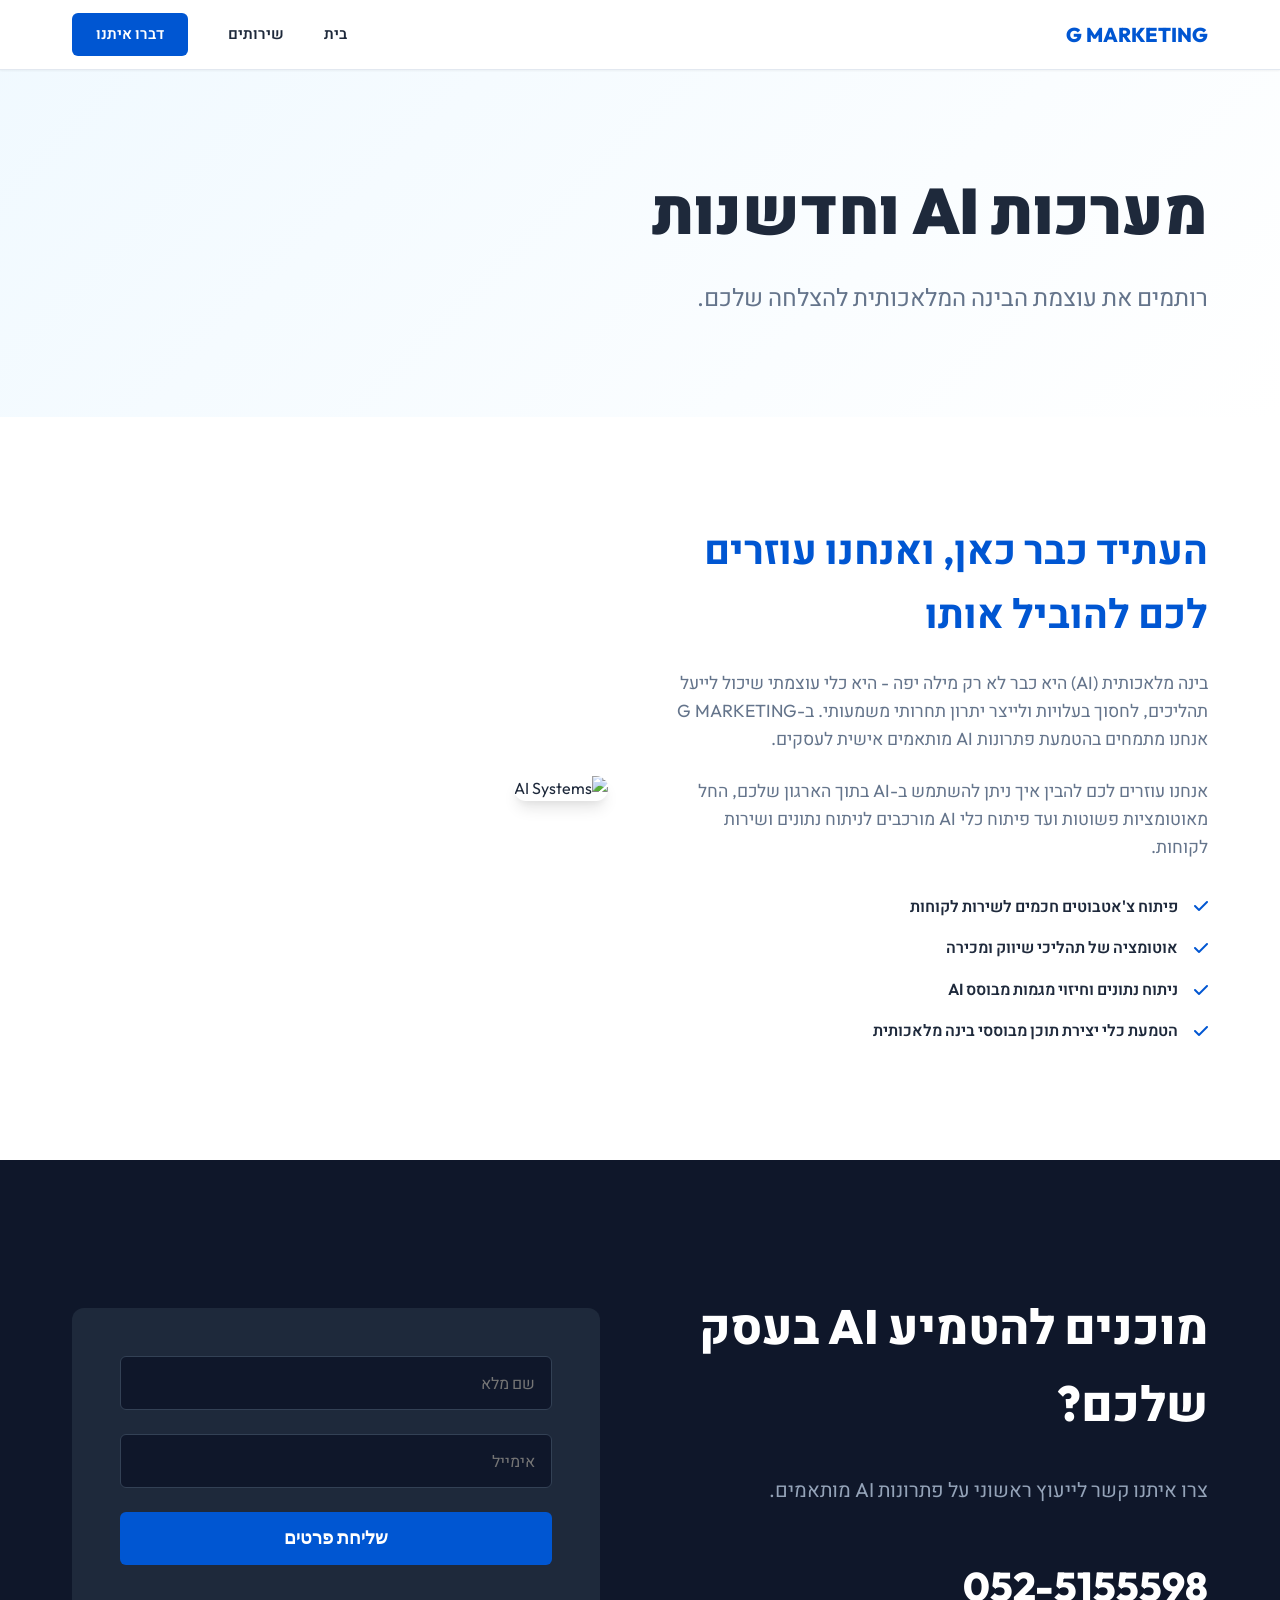
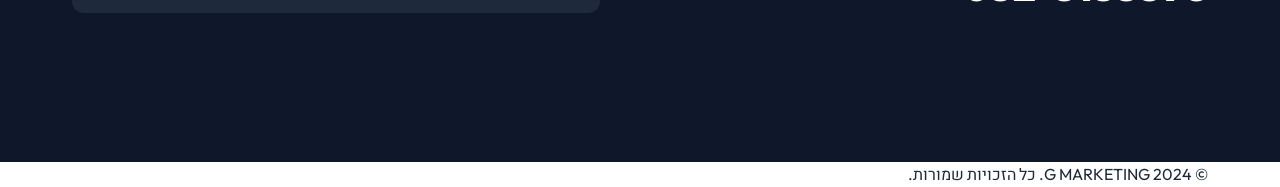
==== ai.html @ 7122f436 "Add detailed pages for all services" ====
<!DOCTYPE html>
<html lang="he" dir="rtl">
<head>
    <meta charset="UTF-8">
    <meta name="viewport" content="width=device-width, initial-scale=1.0">
    <title>מערכות AI וחדשנות | G MARKETING</title>
    <link rel="preconnect" href="https://fonts.googleapis.com">
    <link rel="preconnect" href="https://fonts.gstatic.com" crossorigin>
    <link href="https://fonts.googleapis.com/css2?family=Outfit:wght@300;400;600;700;800;900&family=Heebo:wght@300;400;700;900&display=swap" rel="stylesheet">
    <link rel="stylesheet" href="https://cdnjs.cloudflare.com/ajax/libs/font-awesome/6.4.0/css/all.min.css">
    <link rel="stylesheet" href="styles.css">
    <style>
        .service-detail-hero { padding: 160px 0 100px; background: linear-gradient(135deg, #f0f9ff 0%, #ffffff 100%); }
        .content-section { padding: 100px 0; }
        .content-grid { display: grid; grid-template-columns: 1fr 1fr; gap: 4rem; align-items: center; }
        .content-text h2 { font-size: 2.5rem; margin-bottom: 1.5rem; color: var(--primary); }
        .content-text p { font-size: 1.1rem; color: var(--text-muted); margin-bottom: 1.5rem; }
        .features-list { list-style: none; margin-top: 2rem; }
        .features-list li { margin-bottom: 1rem; display: flex; align-items: center; gap: 1rem; font-weight: 600; }
        .features-list i { color: var(--primary); }
    </style>
</head>
<body>
    <nav class="navbar scrolled">
        <div class="container">
            <div class="logo-container">
                <img src="logo.png" alt="G MARKETING Logo" class="logo-img" onerror="this.style.display='none'">
                <a href="index.html" style="text-decoration: none;"><div class="logo-text">G MARKETING</div></a>
            </div>
            <div class="nav-links">
                <a href="index.html">בית</a>
                <a href="index.html#services">שירותים</a>
                <a href="index.html#contact" class="btn-contact-nav">דברו איתנו</a>
            </div>
        </div>
    </nav>

    <section class="service-detail-hero">
        <div class="container">
            <h1 style="font-size: 4rem; font-weight: 900;">מערכות <span class="text-gradient">AI</span> וחדשנות</h1>
            <p style="font-size: 1.5rem; color: var(--text-muted); margin-top: 1rem;">רותמים את עוצמת הבינה המלאכותית להצלחה שלכם.</p>
        </div>
    </section>

    <section class="content-section">
        <div class="container">
            <div class="content-grid">
                <div class="content-text">
                    <h2>העתיד כבר כאן, ואנחנו עוזרים לכם להוביל אותו</h2>
                    <p>בינה מלאכותית (AI) היא כבר לא רק מילה יפה - היא כלי עוצמתי שיכול לייעל תהליכים, לחסוך בעלויות ולייצר יתרון תחרותי משמעותי. ב-G MARKETING אנחנו מתמחים בהטמעת פתרונות AI מותאמים אישית לעסקים.</p>
                    <p>אנחנו עוזרים לכם להבין איך ניתן להשתמש ב-AI בתוך הארגון שלכם, החל מאוטומציות פשוטות ועד פיתוח כלי AI מורכבים לניתוח נתונים ושירות לקוחות.</p>
                    <ul class="features-list">
                        <li><i class="fa-solid fa-check"></i> פיתוח צ'אטבוטים חכמים לשירות לקוחות</li>
                        <li><i class="fa-solid fa-check"></i> אוטומציה של תהליכי שיווק ומכירה</li>
                        <li><i class="fa-solid fa-check"></i> ניתוח נתונים וחיזוי מגמות מבוסס AI</li>
                        <li><i class="fa-solid fa-check"></i> הטמעת כלי יצירת תוכן מבוססי בינה מלאכותית</li>
                    </ul>
                </div>
                <div class="content-image">
                    <img src="https://images.unsplash.com/photo-1677442136019-21780ecad995?q=80&w=2570&auto=format&fit=crop" alt="AI Systems" style="width: 100%; border-radius: 12px; box-shadow: var(--shadow-lg);">
                </div>
            </div>
        </div>
    </section>

    <section class="contact-section">
        <div class="container">
            <div class="contact-grid">
                <div class="contact-info">
                    <h2>מוכנים להטמיע AI בעסק שלכם?</h2>
                    <p>צרו איתנו קשר לייעוץ ראשוני על פתרונות AI מותאמים.</p>
                    <a href="tel:0525155598" class="phone-link">052-5155598</a>
                </div>
                <div class="contact-form">
                    <form>
                        <div class="form-group">
                            <input type="text" placeholder="שם מלא" required>
                        </div>
                        <div class="form-group">
                            <input type="email" placeholder="אימייל" required>
                        </div>
                        <button type="submit" class="btn-submit">שליחת פרטים</button>
                    </form>
                </div>
            </div>
        </div>
    </section>

    <footer>
        <div class="container">
            <p>&copy; 2024 G MARKETING. כל הזכויות שמורות.</p>
        </div>
    </footer>
</body>
</html>
---- styles.css ----
:root {
    --bg: #ffffff;
    --surface: #f8fafc;
    --primary: #0056d2; /* Professional Blue */
    --primary-light: #3b82f6; /* Lighter Blue */
    --accent: #22d3ee; /* Cyan */
    --text: #1e293b; /* Slate 800 */
    --text-muted: #64748b; /* Slate 500 */
    --border: #e2e8f0; /* Slate 200 */
    --shadow-sm: 0 1px 2px 0 rgba(0, 0, 0, 0.05);
    --shadow-md: 0 4px 6px -1px rgba(0, 0, 0, 0.1), 0 2px 4px -1px rgba(0, 0, 0, 0.06);
    --shadow-lg: 0 10px 15px -3px rgba(0, 0, 0, 0.1), 0 4px 6px -2px rgba(0, 0, 0, 0.05);
}

* {
    margin: 0;
    padding: 0;
    box-sizing: border-box;
}

body {
    font-family: 'Outfit', 'Heebo', sans-serif;
    background-color: var(--bg);
    color: var(--text);
    overflow-x: hidden;
    line-height: 1.6;
}

.container {
    max-width: 1200px;
    margin: 0 auto;
    padding: 0 2rem;
}

/* Navbar */
.navbar {
    height: 80px;
    display: flex;
    align-items: center;
    position: fixed;
    top: 0;
    left: 0;
    right: 0;
    z-index: 1000;
    background: transparent;
    transition: all 0.3s ease;
}

.navbar.scrolled {
    height: 70px;
    background: rgba(255, 255, 255, 0.95);
    backdrop-filter: blur(10px);
    box-shadow: var(--shadow-sm);
    border-bottom: 1px solid var(--border);
}

.navbar .container {
    display: flex;
    justify-content: space-between;
    align-items: center;
    width: 100%;
}

.logo-container {
    display: flex;
    align-items: center;
    gap: 0.75rem;
}

.logo-img {
    height: 36px;
    width: auto;
}

.logo-text {
    font-size: 1.25rem;
    font-weight: 800;
    color: var(--primary);
    text-transform: uppercase;
}

.nav-links {
    display: flex;
    align-items: center;
    gap: 2.5rem;
}

.nav-links a {
    text-decoration: none;
    color: var(--text);
    font-weight: 600;
    font-size: 0.95rem;
    transition: color 0.2s;
}

.nav-links a:hover {
    color: var(--primary);
}

.btn-contact-nav {
    background: var(--primary);
    color: #fff !important;
    padding: 0.6rem 1.5rem;
    border-radius: 6px;
    font-weight: 700;
    transition: all 0.2s;
}

.btn-contact-nav:hover {
    background: var(--primary-light);
    transform: translateY(-1px);
}

/* Hero Section */
.hero {
    padding-top: 160px;
    padding-bottom: 100px;
    background: linear-gradient(135deg, #f0f9ff 0%, #ffffff 100%);
    position: relative;
}

.hero-grid {
    display: grid;
    grid-template-columns: 1fr 1fr;
    gap: 4rem;
    align-items: center;
}

.hero-content h1 {
    font-size: 4rem;
    line-height: 1.1;
    font-weight: 900;
    margin-bottom: 1.5rem;
    color: #0f172a;
}

.hero-content p {
    font-size: 1.25rem;
    color: var(--text-muted);
    margin-bottom: 2.5rem;
    max-width: 500px;
}

.hero-actions {
    display: flex;
    gap: 1.25rem;
}

.btn-hero-primary {
    background: var(--primary);
    color: #fff;
    padding: 1rem 2.5rem;
    border-radius: 6px;
    text-decoration: none;
    font-weight: 700;
    font-size: 1.1rem;
    box-shadow: var(--shadow-md);
    transition: all 0.2s;
}

.btn-hero-secondary {
    background: #fff;
    color: var(--primary);
    padding: 1rem 2.5rem;
    border-radius: 6px;
    text-decoration: none;
    font-weight: 700;
    font-size: 1.1rem;
    border: 1px solid var(--border);
    transition: all 0.2s;
}

.btn-hero-primary:hover {
    background: var(--primary-light);
    transform: translateY(-2px);
    box-shadow: var(--shadow-lg);
}

.btn-hero-secondary:hover {
    background: #f8fafc;
    transform: translateY(-2px);
}

.hero-image {
    position: relative;
}

.hero-image img {
    width: 100%;
    border-radius: 12px;
    box-shadow: var(--shadow-lg);
}

/* Stats */
.stats {
    padding: 5rem 0;
    background: #fff;
}

.stats-grid {
    display: grid;
    grid-template-columns: repeat(4, 1fr);
    gap: 2rem;
}

.stat-item {
    text-align: center;
    padding: 2rem;
    border-right: 1px solid var(--border);
}

.stat-item:last-child {
    border-right: none;
}

.stat-number {
    font-size: 3rem;
    font-weight: 800;
    color: var(--primary);
    display: block;
    margin-bottom: 0.5rem;
}

.stat-label {
    font-size: 0.875rem;
    font-weight: 700;
    color: var(--text-muted);
    text-transform: uppercase;
    letter-spacing: 0.05em;
}

/* Services */
.services {
    padding: 8rem 0;
    background: var(--surface);
}

.section-title {
    text-align: center;
    margin-bottom: 5rem;
}

.section-title h2 {
    font-size: 2.5rem;
    font-weight: 800;
    margin-bottom: 1rem;
}

.section-title p {
    color: var(--text-muted);
    font-size: 1.125rem;
    max-width: 600px;
    margin: 0 auto;
}

.services-grid {
    display: grid;
    grid-template-columns: repeat(auto-fit, minmax(350px, 1fr));
    gap: 2.5rem;
}

.service-card {
    background: #fff;
    padding: 3rem;
    border-radius: 12px;
    border: 1px solid var(--border);
    transition: all 0.3s ease;
}

.service-card:hover {
    transform: translateY(-10px);
    box-shadow: var(--shadow-lg);
    border-color: var(--primary-light);
}

.service-icon {
    width: 64px;
    height: 64px;
    background: #eff6ff;
    color: var(--primary);
    display: flex;
    align-items: center;
    justify-content: center;
    border-radius: 10px;
    font-size: 1.75rem;
    margin-bottom: 1.5rem;
}

.service-card h3 {
    font-size: 1.5rem;
    margin-bottom: 1rem;
    font-weight: 700;
}

.service-card p {
    color: var(--text-muted);
    font-size: 1rem;
}

/* Contact Footer */
.contact-section {
    padding: 8rem 0;
    background: #0f172a;
    color: #fff;
}

.contact-grid {
    display: grid;
    grid-template-columns: 1fr 1fr;
    gap: 5rem;
    align-items: center;
}

.contact-info h2 {
    font-size: 3rem;
    font-weight: 800;
    margin-bottom: 2rem;
}

.contact-info p {
    font-size: 1.25rem;
    color: #94a3b8;
    margin-bottom: 3rem;
}

.phone-link {
    font-size: 2.5rem;
    font-weight: 800;
    color: #fff;
    text-decoration: none;
    display: block;
    margin-bottom: 1rem;
    transition: color 0.2s;
}

.phone-link:hover {
    color: var(--primary-light);
}

.contact-form {
    background: #1e293b;
    padding: 3rem;
    border-radius: 12px;
}

.form-group {
    margin-bottom: 1.5rem;
}

.form-group input, .form-group textarea {
    width: 100%;
    padding: 1rem;
    background: #0f172a;
    border: 1px solid #334155;
    border-radius: 6px;
    color: #fff;
    font-family: inherit;
    font-size: 1rem;
}

.btn-submit {
    width: 100%;
    padding: 1rem;
    background: var(--primary);
    color: #fff;
    border: none;
    border-radius: 6px;
    font-weight: 700;
    font-size: 1.1rem;
    cursor: pointer;
    transition: background 0.2s;
}

.btn-submit:hover {
    background: var(--primary-light);
}

/* Animations */
.reveal {
    opacity: 0;
    transform: translateY(30px);
    transition: all 0.8s ease-out;
}

.reveal.active {
    opacity: 1;
    transform: translateY(0);
}

@media (max-width: 992px) {
    .hero-grid, .contact-grid { grid-template-columns: 1fr; text-align: center; }
    .hero-content h1 { font-size: 3rem; }
    .hero-actions { justify-content: center; }
    .stats-grid { grid-template-columns: repeat(2, 1fr); }
    .stat-item { border-right: none; border-bottom: 1px solid var(--border); }
    .stat-item:nth-child(even) { border-right: none; }
}
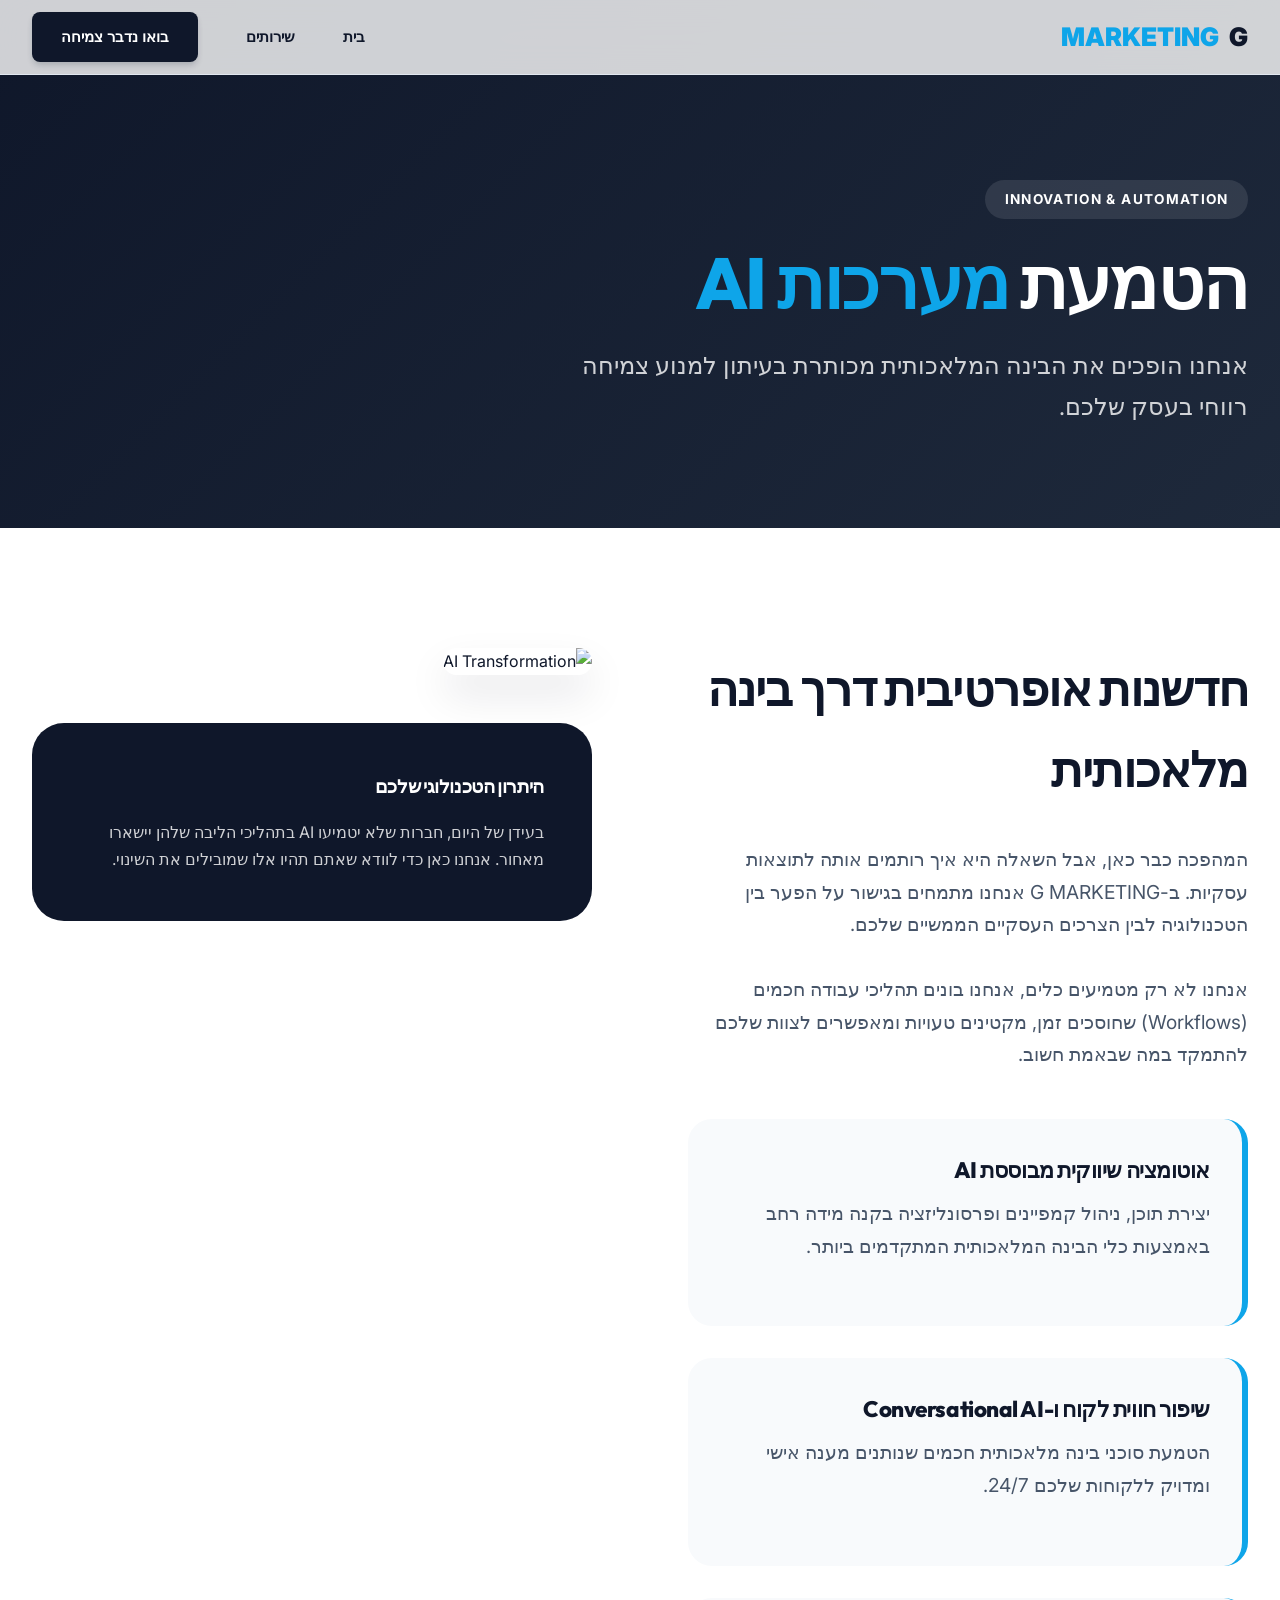
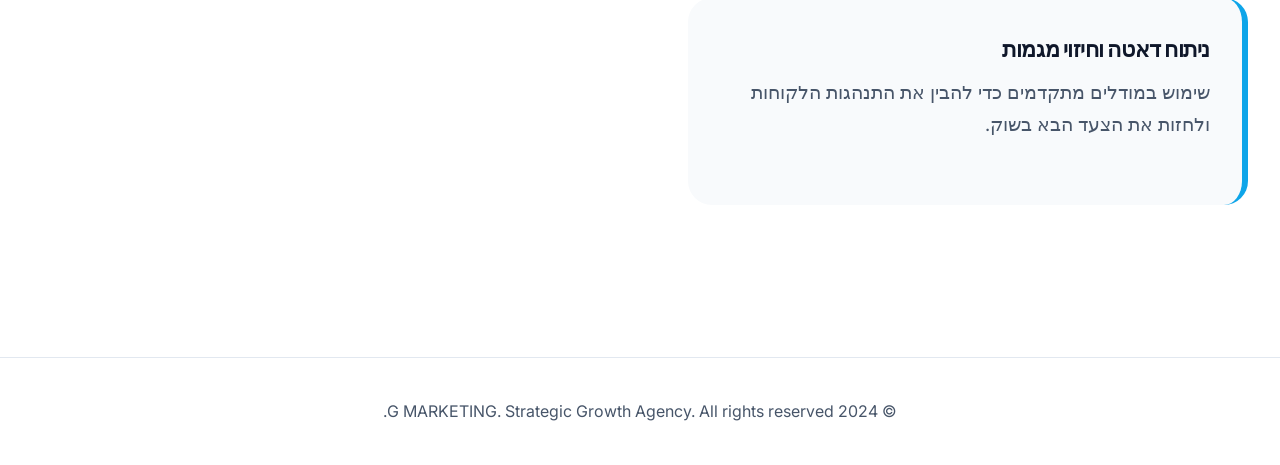
==== commit 3a85ab89: "Premium Corporate overhaul based on deep competitor research" ====
--- a/ai.html
+++ b/ai.html
@@ -3,42 +3,44 @@
 <head>
     <meta charset="UTF-8">
     <meta name="viewport" content="width=device-width, initial-scale=1.0">
-    <title>מערכות AI וחדשנות | G MARKETING</title>
+    <title>הטמעת מערכות AI | G MARKETING</title>
     <link rel="preconnect" href="https://fonts.googleapis.com">
     <link rel="preconnect" href="https://fonts.gstatic.com" crossorigin>
-    <link href="https://fonts.googleapis.com/css2?family=Outfit:wght@300;400;600;700;800;900&family=Heebo:wght@300;400;700;900&display=swap" rel="stylesheet">
+    <link href="https://fonts.googleapis.com/css2?family=Outfit:wght@300;400;600;700;800;900&family=Inter:wght@300;400;600;700&display=swap" rel="stylesheet">
     <link rel="stylesheet" href="https://cdnjs.cloudflare.com/ajax/libs/font-awesome/6.4.0/css/all.min.css">
     <link rel="stylesheet" href="styles.css">
     <style>
-        .service-detail-hero { padding: 160px 0 100px; background: linear-gradient(135deg, #f0f9ff 0%, #ffffff 100%); }
-        .content-section { padding: 100px 0; }
-        .content-grid { display: grid; grid-template-columns: 1fr 1fr; gap: 4rem; align-items: center; }
-        .content-text h2 { font-size: 2.5rem; margin-bottom: 1.5rem; color: var(--primary); }
-        .content-text p { font-size: 1.1rem; color: var(--text-muted); margin-bottom: 1.5rem; }
-        .features-list { list-style: none; margin-top: 2rem; }
-        .features-list li { margin-bottom: 1rem; display: flex; align-items: center; gap: 1rem; font-weight: 600; }
-        .features-list i { color: var(--primary); }
+        .service-detail-hero { padding: 180px 0 100px; background: var(--navy-gradient); color: #fff; }
+        .content-section { padding: 120px 0; }
+        .content-grid { display: grid; grid-template-columns: 1fr 1fr; gap: 6rem; align-items: flex-start; }
+        .content-text h2 { font-size: 3rem; margin-bottom: 2rem; color: var(--navy); }
+        .content-text p { font-size: 1.2rem; color: var(--slate); margin-bottom: 2rem; }
+        .strategy-list { list-style: none; margin-top: 3rem; }
+        .strategy-list li { margin-bottom: 2rem; padding: 2rem; background: var(--ice-blue); border-radius: 1.5rem; border-right: 6px solid var(--sky); }
+        .strategy-list h4 { font-size: 1.4rem; margin-bottom: 0.5rem; color: var(--navy); }
     </style>
 </head>
 <body>
-    <nav class="navbar scrolled">
+    <header class="navbar scrolled">
         <div class="container">
             <div class="logo-container">
-                <img src="logo.png" alt="G MARKETING Logo" class="logo-img" onerror="this.style.display='none'">
-                <a href="index.html" style="text-decoration: none;"><div class="logo-text">G MARKETING</div></a>
+                <a href="index.html" style="text-decoration: none;">
+                    <div class="logo-text">G <span>MARKETING</span></div>
+                </a>
             </div>
-            <div class="nav-links">
+            <nav class="nav-links">
                 <a href="index.html">בית</a>
                 <a href="index.html#services">שירותים</a>
-                <a href="index.html#contact" class="btn-contact-nav">דברו איתנו</a>
+                <a href="index.html#contact" class="btn-cta">בואו נדבר צמיחה</a>
             </div>
         </div>
-    </nav>
+    </header>
 
     <section class="service-detail-hero">
         <div class="container">
-            <h1 style="font-size: 4rem; font-weight: 900;">מערכות <span class="text-gradient">AI</span> וחדשנות</h1>
-            <p style="font-size: 1.5rem; color: var(--text-muted); margin-top: 1rem;">רותמים את עוצמת הבינה המלאכותית להצלחה שלכם.</p>
+            <div class="section-tag" style="background: rgba(255,255,255,0.1); color: #fff;">Innovation & Automation</div>
+            <h1 style="font-size: 4.5rem; line-height: 1.1;">הטמעת <span style="color: var(--sky);">מערכות AI</span></h1>
+            <p style="font-size: 1.5rem; max-width: 700px; opacity: 0.8; margin-top: 1.5rem;">אנחנו הופכים את הבינה המלאכותית מכותרת בעיתון למנוע צמיחה רווחי בעסק שלכם.</p>
         </div>
     </section>
 
@@ -46,49 +48,39 @@
         <div class="container">
             <div class="content-grid">
                 <div class="content-text">
-                    <h2>העתיד כבר כאן, ואנחנו עוזרים לכם להוביל אותו</h2>
-                    <p>בינה מלאכותית (AI) היא כבר לא רק מילה יפה - היא כלי עוצמתי שיכול לייעל תהליכים, לחסוך בעלויות ולייצר יתרון תחרותי משמעותי. ב-G MARKETING אנחנו מתמחים בהטמעת פתרונות AI מותאמים אישית לעסקים.</p>
-                    <p>אנחנו עוזרים לכם להבין איך ניתן להשתמש ב-AI בתוך הארגון שלכם, החל מאוטומציות פשוטות ועד פיתוח כלי AI מורכבים לניתוח נתונים ושירות לקוחות.</p>
-                    <ul class="features-list">
-                        <li><i class="fa-solid fa-check"></i> פיתוח צ'אטבוטים חכמים לשירות לקוחות</li>
-                        <li><i class="fa-solid fa-check"></i> אוטומציה של תהליכי שיווק ומכירה</li>
-                        <li><i class="fa-solid fa-check"></i> ניתוח נתונים וחיזוי מגמות מבוסס AI</li>
-                        <li><i class="fa-solid fa-check"></i> הטמעת כלי יצירת תוכן מבוססי בינה מלאכותית</li>
+                    <h2>חדשנות אופרטיבית דרך בינה מלאכותית</h2>
+                    <p>המהפכה כבר כאן, אבל השאלה היא איך רותמים אותה לתוצאות עסקיות. ב-G MARKETING אנחנו מתמחים בגישור על הפער בין הטכנולוגיה לבין הצרכים העסקיים הממשיים שלכם.</p>
+                    <p>אנחנו לא רק מטמיעים כלים, אנחנו בונים תהליכי עבודה חכמים (Workflows) שחוסכים זמן, מקטינים טעויות ומאפשרים לצוות שלכם להתמקד במה שבאמת חשוב.</p>
+                    
+                    <ul class="strategy-list">
+                        <li>
+                            <h4>אוטומציה שיווקית מבוססת AI</h4>
+                            <p>יצירת תוכן, ניהול קמפיינים ופרסונליזציה בקנה מידה רחב באמצעות כלי הבינה המלאכותית המתקדמים ביותר.</p>
+                        </li>
+                        <li>
+                            <h4>שיפור חווית לקוח ו-Conversational AI</h4>
+                            <p>הטמעת סוכני בינה מלאכותית חכמים שנותנים מענה אישי ומדויק ללקוחות שלכם 24/7.</p>
+                        </li>
+                        <li>
+                            <h4>ניתוח דאטה וחיזוי מגמות</h4>
+                            <p>שימוש במודלים מתקדמים כדי להבין את התנהגות הלקוחות ולחזות את הצעד הבא בשוק.</p>
+                        </li>
                     </ul>
                 </div>
                 <div class="content-image">
-                    <img src="https://images.unsplash.com/photo-1677442136019-21780ecad995?q=80&w=2570&auto=format&fit=crop" alt="AI Systems" style="width: 100%; border-radius: 12px; box-shadow: var(--shadow-lg);">
+                    <img src="https://images.unsplash.com/photo-1677442136019-21780ecad995?q=80&w=2570&auto=format&fit=crop" alt="AI Transformation" style="width: 100%; border-radius: 2rem; box-shadow: var(--shadow-bold);">
+                    <div style="margin-top: 3rem; padding: 3rem; background: var(--navy); color: #fff; border-radius: 2rem;">
+                        <h3 style="margin-bottom: 1rem;">היתרון הטכנולוגי שלכם</h3>
+                        <p style="opacity: 0.8;">בעידן של היום, חברות שלא יטמיעו AI בתהליכי הליבה שלהן יישארו מאחור. אנחנו כאן כדי לוודא שאתם תהיו אלו שמובילים את השינוי.</p>
+                    </div>
                 </div>
             </div>
         </div>
     </section>
 
-    <section class="contact-section">
+    <footer style="padding: 40px 0; text-align: center; color: var(--slate); border-top: 1px solid var(--border);">
         <div class="container">
-            <div class="contact-grid">
-                <div class="contact-info">
-                    <h2>מוכנים להטמיע AI בעסק שלכם?</h2>
-                    <p>צרו איתנו קשר לייעוץ ראשוני על פתרונות AI מותאמים.</p>
-                    <a href="tel:0525155598" class="phone-link">052-5155598</a>
-                </div>
-                <div class="contact-form">
-                    <form>
-                        <div class="form-group">
-                            <input type="text" placeholder="שם מלא" required>
-                        </div>
-                        <div class="form-group">
-                            <input type="email" placeholder="אימייל" required>
-                        </div>
-                        <button type="submit" class="btn-submit">שליחת פרטים</button>
-                    </form>
-                </div>
-            </div>
-        </div>
-    </section>
-
-    <footer>
-        <div class="container">
-            <p>&copy; 2024 G MARKETING. כל הזכויות שמורות.</p>
+            <p>&copy; 2024 G MARKETING. Strategic Growth Agency. All rights reserved.</p>
         </div>
     </footer>
 </body>
--- a/styles.css
+++ b/styles.css
@@ -1,15 +1,17 @@
 :root {
-    --bg: #ffffff;
-    --surface: #f8fafc;
-    --primary: #0056d2; /* Professional Blue */
-    --primary-light: #3b82f6; /* Lighter Blue */
-    --accent: #22d3ee; /* Cyan */
-    --text: #1e293b; /* Slate 800 */
-    --text-muted: #64748b; /* Slate 500 */
-    --border: #e2e8f0; /* Slate 200 */
-    --shadow-sm: 0 1px 2px 0 rgba(0, 0, 0, 0.05);
-    --shadow-md: 0 4px 6px -1px rgba(0, 0, 0, 0.1), 0 2px 4px -1px rgba(0, 0, 0, 0.06);
-    --shadow-lg: 0 10px 15px -3px rgba(0, 0, 0, 0.1), 0 4px 6px -2px rgba(0, 0, 0, 0.05);
+    --white: #ffffff;
+    --ice-blue: #f8fafc;
+    --navy: #0f172a;
+    --sky: #0ea5e9;
+    --cyan: #22d3ee;
+    --slate: #475569;
+    --border: #e2e8f0;
+    --primary-gradient: linear-gradient(135deg, #0ea5e9 0%, #22d3ee 100%);
+    --navy-gradient: linear-gradient(135deg, #0f172a 0%, #1e293b 100%);
+    --shadow-soft: 0 10px 30px rgba(0, 0, 0, 0.03);
+    --shadow-bold: 0 20px 40px rgba(15, 23, 42, 0.1);
+    --font-heading: 'Outfit', sans-serif;
+    --font-body: 'Inter', 'Heebo', sans-serif;
 }
 
 * {
@@ -19,22 +21,29 @@
 }
 
 body {
-    font-family: 'Outfit', 'Heebo', sans-serif;
-    background-color: var(--bg);
-    color: var(--text);
+    font-family: var(--font-body);
+    background-color: var(--white);
+    color: var(--navy);
+    line-height: 1.7;
     overflow-x: hidden;
-    line-height: 1.6;
 }
 
 .container {
-    max-width: 1200px;
+    max-width: 1300px;
     margin: 0 auto;
     padding: 0 2rem;
 }
 
-/* Navbar */
+/* Typography Overrides */
+h1, h2, h3, h4 {
+    font-family: var(--font-heading);
+    font-weight: 800;
+    letter-spacing: -0.02em;
+}
+
+/* Header & Navbar */
 .navbar {
-    height: 80px;
+    height: 90px;
     display: flex;
     align-items: center;
     position: fixed;
@@ -43,14 +52,13 @@
     right: 0;
     z-index: 1000;
     background: transparent;
-    transition: all 0.3s ease;
+    transition: all 0.4s cubic-bezier(0.4, 0, 0.2, 1);
 }
 
 .navbar.scrolled {
-    height: 70px;
-    background: rgba(255, 255, 255, 0.95);
-    backdrop-filter: blur(10px);
-    box-shadow: var(--shadow-sm);
+    height: 75px;
+    background: rgba(255, 255, 255, 0.8);
+    backdrop-filter: blur(20px);
     border-bottom: 1px solid var(--border);
 }
 
@@ -61,325 +69,360 @@
     width: 100%;
 }
 
-.logo-container {
-    display: flex;
-    align-items: center;
-    gap: 0.75rem;
-}
-
-.logo-img {
-    height: 36px;
-    width: auto;
-}
-
 .logo-text {
-    font-size: 1.25rem;
-    font-weight: 800;
-    color: var(--primary);
-    text-transform: uppercase;
+    font-size: 1.6rem;
+    font-weight: 900;
+    color: var(--navy);
+    display: flex;
+    align-items: center;
+    gap: 10px;
+}
+
+.logo-text span {
+    color: var(--sky);
 }
 
 .nav-links {
     display: flex;
-    align-items: center;
-    gap: 2.5rem;
+    gap: 3rem;
+    align-items: center;
 }
 
 .nav-links a {
     text-decoration: none;
-    color: var(--text);
+    color: var(--navy);
     font-weight: 600;
     font-size: 0.95rem;
-    transition: color 0.2s;
+    transition: color 0.3s;
 }
 
 .nav-links a:hover {
-    color: var(--primary);
-}
-
-.btn-contact-nav {
-    background: var(--primary);
+    color: var(--sky);
+}
+
+.btn-cta {
+    background: var(--navy);
     color: #fff !important;
-    padding: 0.6rem 1.5rem;
-    border-radius: 6px;
+    padding: 0.75rem 1.8rem;
+    border-radius: 8px;
     font-weight: 700;
-    transition: all 0.2s;
-}
-
-.btn-contact-nav:hover {
-    background: var(--primary-light);
-    transform: translateY(-1px);
+    transition: all 0.3s;
+    box-shadow: 0 4px 6px -1px rgba(15, 23, 42, 0.2);
+}
+
+.btn-cta:hover {
+    background: var(--sky);
+    transform: translateY(-2px);
+    box-shadow: 0 10px 15px -3px rgba(14, 165, 233, 0.3);
 }
 
 /* Hero Section */
 .hero {
-    padding-top: 160px;
-    padding-bottom: 100px;
-    background: linear-gradient(135deg, #f0f9ff 0%, #ffffff 100%);
-    position: relative;
+    min-height: 100vh;
+    display: flex;
+    align-items: center;
+    padding-top: 100px;
+    background: radial-gradient(circle at 80% 20%, #f0f9ff 0%, transparent 40%),
+                radial-gradient(circle at 10% 80%, #f0fdfa 0%, transparent 40%);
 }
 
 .hero-grid {
     display: grid;
-    grid-template-columns: 1fr 1fr;
-    gap: 4rem;
-    align-items: center;
-}
-
-.hero-content h1 {
-    font-size: 4rem;
-    line-height: 1.1;
-    font-weight: 900;
+    grid-template-columns: 1.2fr 1fr;
+    gap: 5rem;
+    align-items: center;
+}
+
+.hero-content {
+    position: relative;
+    z-index: 2;
+}
+
+.hero h1 {
+    font-size: clamp(3.5rem, 6vw, 5.5rem);
+    line-height: 1;
+    margin-bottom: 2rem;
+    color: var(--navy);
+}
+
+.hero h1 span {
+    display: block;
+    background: var(--primary-gradient);
+    -webkit-background-clip: text;
+    -webkit-text-fill-color: transparent;
+}
+
+.hero p {
+    font-size: 1.25rem;
+    color: var(--slate);
+    margin-bottom: 3rem;
+    max-width: 600px;
+}
+
+.hero-actions {
+    display: flex;
+    gap: 1.5rem;
+}
+
+.btn-primary {
+    padding: 1.2rem 2.8rem;
+    background: var(--navy);
+    color: #fff;
+    text-decoration: none;
+    border-radius: 10px;
+    font-weight: 800;
+    font-size: 1.1rem;
+    transition: all 0.3s;
+    box-shadow: var(--shadow-bold);
+}
+
+.btn-secondary {
+    padding: 1.2rem 2.8rem;
+    border: 2px solid var(--border);
+    color: var(--navy);
+    text-decoration: none;
+    border-radius: 10px;
+    font-weight: 800;
+    font-size: 1.1rem;
+    transition: all 0.3s;
+}
+
+.btn-primary:hover {
+    transform: translateY(-4px);
+    background: var(--sky);
+}
+
+.btn-secondary:hover {
+    background: var(--ice-blue);
+    border-color: var(--sky);
+}
+
+.hero-visual {
+    position: relative;
+}
+
+.hero-visual img {
+    width: 100%;
+    border-radius: 2rem;
+    box-shadow: var(--shadow-bold);
+    transform: perspective(1000px) rotateY(-5deg);
+    transition: transform 0.5s;
+}
+
+.hero-visual:hover img {
+    transform: perspective(1000px) rotateY(0deg);
+}
+
+/* Section Styling */
+section {
+    padding: 150px 0;
+}
+
+.section-tag {
+    display: inline-block;
+    padding: 0.5rem 1.2rem;
+    background: rgba(14, 165, 233, 0.05);
+    color: var(--sky);
+    border-radius: 100px;
+    font-weight: 700;
+    font-size: 0.85rem;
+    text-transform: uppercase;
+    letter-spacing: 0.1em;
     margin-bottom: 1.5rem;
-    color: #0f172a;
-}
-
-.hero-content p {
-    font-size: 1.25rem;
-    color: var(--text-muted);
-    margin-bottom: 2.5rem;
-    max-width: 500px;
-}
-
-.hero-actions {
-    display: flex;
-    gap: 1.25rem;
-}
-
-.btn-hero-primary {
-    background: var(--primary);
+}
+
+.section-header {
+    margin-bottom: 5rem;
+    max-width: 800px;
+}
+
+.section-header h2 {
+    font-size: 3.5rem;
+    margin-bottom: 1.5rem;
+}
+
+/* Service Cards */
+.services-grid {
+    display: grid;
+    grid-template-columns: repeat(auto-fit, minmax(380px, 1fr));
+    gap: 3rem;
+}
+
+.service-card {
+    background: var(--white);
+    padding: 4rem;
+    border-radius: 2rem;
+    border: 1px solid var(--border);
+    transition: all 0.4s cubic-bezier(0.4, 0, 0.2, 1);
+    position: relative;
+    overflow: hidden;
+    display: flex;
+    flex-direction: column;
+}
+
+.service-card::before {
+    content: '';
+    position: absolute;
+    top: 0;
+    left: 0;
+    width: 100%;
+    height: 4px;
+    background: var(--primary-gradient);
+    transform: scaleX(0);
+    transform-origin: left;
+    transition: transform 0.4s;
+}
+
+.service-card:hover {
+    transform: translateY(-15px);
+    box-shadow: var(--shadow-bold);
+    border-color: transparent;
+}
+
+.service-card:hover::before {
+    transform: scaleX(1);
+}
+
+.service-icon {
+    width: 80px;
+    height: 80px;
+    background: var(--ice-blue);
+    color: var(--sky);
+    display: flex;
+    align-items: center;
+    justify-content: center;
+    border-radius: 1.5rem;
+    font-size: 2rem;
+    margin-bottom: 2rem;
+    transition: all 0.3s;
+}
+
+.service-card:hover .service-icon {
+    background: var(--sky);
     color: #fff;
-    padding: 1rem 2.5rem;
-    border-radius: 6px;
-    text-decoration: none;
+}
+
+.service-card h3 {
+    font-size: 1.8rem;
+    margin-bottom: 1.2rem;
+}
+
+.service-card p {
+    color: var(--slate);
+    font-size: 1.05rem;
+    margin-bottom: 2rem;
+}
+
+.service-card .read-more {
+    margin-top: auto;
     font-weight: 700;
-    font-size: 1.1rem;
-    box-shadow: var(--shadow-md);
-    transition: all 0.2s;
-}
-
-.btn-hero-secondary {
-    background: #fff;
-    color: var(--primary);
-    padding: 1rem 2.5rem;
-    border-radius: 6px;
-    text-decoration: none;
-    font-weight: 700;
-    font-size: 1.1rem;
-    border: 1px solid var(--border);
-    transition: all 0.2s;
-}
-
-.btn-hero-primary:hover {
-    background: var(--primary-light);
-    transform: translateY(-2px);
-    box-shadow: var(--shadow-lg);
-}
-
-.btn-hero-secondary:hover {
-    background: #f8fafc;
-    transform: translateY(-2px);
-}
-
-.hero-image {
-    position: relative;
-}
-
-.hero-image img {
-    width: 100%;
-    border-radius: 12px;
-    box-shadow: var(--shadow-lg);
+    color: var(--sky);
+    display: flex;
+    align-items: center;
+    gap: 8px;
 }
 
 /* Stats */
-.stats {
-    padding: 5rem 0;
-    background: #fff;
+.stats-banner {
+    padding: 100px 0;
+    background: var(--navy);
+    color: #fff;
+    border-radius: 3rem;
+    margin: 0 2rem;
 }
 
 .stats-grid {
     display: grid;
     grid-template-columns: repeat(4, 1fr);
-    gap: 2rem;
-}
-
-.stat-item {
+    gap: 3rem;
     text-align: center;
-    padding: 2rem;
-    border-right: 1px solid var(--border);
-}
-
-.stat-item:last-child {
-    border-right: none;
-}
-
-.stat-number {
-    font-size: 3rem;
-    font-weight: 800;
-    color: var(--primary);
+}
+
+.stat-item h3 {
+    font-size: 4rem;
+    background: var(--primary-gradient);
+    -webkit-background-clip: text;
+    -webkit-text-fill-color: transparent;
+    margin-bottom: 0.5rem;
+}
+
+.stat-item p {
+    font-weight: 600;
+    color: #94a3b8;
+    text-transform: uppercase;
+    font-size: 0.9rem;
+}
+
+/* Contact Footer Area */
+.contact-footer {
+    padding: 150px 0;
+    background: var(--ice-blue);
+}
+
+.contact-box {
+    background: var(--white);
+    border-radius: 3rem;
+    padding: 5rem;
+    display: grid;
+    grid-template-columns: 1fr 1fr;
+    gap: 6rem;
+    box-shadow: var(--shadow-bold);
+}
+
+.contact-info h2 {
+    font-size: 3.5rem;
+    margin-bottom: 2rem;
+}
+
+.phone-large {
+    font-size: 2.5rem;
+    font-weight: 900;
+    color: var(--sky);
+    text-decoration: none;
     display: block;
-    margin-bottom: 0.5rem;
-}
-
-.stat-label {
-    font-size: 0.875rem;
-    font-weight: 700;
-    color: var(--text-muted);
-    text-transform: uppercase;
-    letter-spacing: 0.05em;
-}
-
-/* Services */
-.services {
-    padding: 8rem 0;
-    background: var(--surface);
-}
-
-.section-title {
-    text-align: center;
-    margin-bottom: 5rem;
-}
-
-.section-title h2 {
-    font-size: 2.5rem;
-    font-weight: 800;
-    margin-bottom: 1rem;
-}
-
-.section-title p {
-    color: var(--text-muted);
-    font-size: 1.125rem;
-    max-width: 600px;
-    margin: 0 auto;
-}
-
-.services-grid {
+    margin-bottom: 2rem;
+}
+
+.contact-form form {
     display: grid;
-    grid-template-columns: repeat(auto-fit, minmax(350px, 1fr));
-    gap: 2.5rem;
-}
-
-.service-card {
-    background: #fff;
-    padding: 3rem;
+    gap: 1.5rem;
+}
+
+.contact-form input, .contact-form textarea {
+    padding: 1.2rem;
     border-radius: 12px;
     border: 1px solid var(--border);
-    transition: all 0.3s ease;
-}
-
-.service-card:hover {
-    transform: translateY(-10px);
-    box-shadow: var(--shadow-lg);
-    border-color: var(--primary-light);
-}
-
-.service-icon {
-    width: 64px;
-    height: 64px;
-    background: #eff6ff;
-    color: var(--primary);
-    display: flex;
-    align-items: center;
-    justify-content: center;
-    border-radius: 10px;
-    font-size: 1.75rem;
-    margin-bottom: 1.5rem;
-}
-
-.service-card h3 {
-    font-size: 1.5rem;
-    margin-bottom: 1rem;
-    font-weight: 700;
-}
-
-.service-card p {
-    color: var(--text-muted);
-    font-size: 1rem;
-}
-
-/* Contact Footer */
-.contact-section {
-    padding: 8rem 0;
-    background: #0f172a;
-    color: #fff;
-}
-
-.contact-grid {
-    display: grid;
-    grid-template-columns: 1fr 1fr;
-    gap: 5rem;
-    align-items: center;
-}
-
-.contact-info h2 {
-    font-size: 3rem;
-    font-weight: 800;
-    margin-bottom: 2rem;
-}
-
-.contact-info p {
-    font-size: 1.25rem;
-    color: #94a3b8;
-    margin-bottom: 3rem;
-}
-
-.phone-link {
-    font-size: 2.5rem;
-    font-weight: 800;
-    color: #fff;
-    text-decoration: none;
-    display: block;
-    margin-bottom: 1rem;
-    transition: color 0.2s;
-}
-
-.phone-link:hover {
-    color: var(--primary-light);
-}
-
-.contact-form {
-    background: #1e293b;
-    padding: 3rem;
-    border-radius: 12px;
-}
-
-.form-group {
-    margin-bottom: 1.5rem;
-}
-
-.form-group input, .form-group textarea {
-    width: 100%;
-    padding: 1rem;
-    background: #0f172a;
-    border: 1px solid #334155;
-    border-radius: 6px;
-    color: #fff;
+    background: var(--ice-blue);
     font-family: inherit;
     font-size: 1rem;
+    outline: none;
+    transition: border-color 0.3s;
+}
+
+.contact-form input:focus, .contact-form textarea:focus {
+    border-color: var(--sky);
 }
 
 .btn-submit {
-    width: 100%;
-    padding: 1rem;
-    background: var(--primary);
+    padding: 1.2rem;
+    background: var(--navy);
     color: #fff;
     border: none;
-    border-radius: 6px;
-    font-weight: 700;
-    font-size: 1.1rem;
+    border-radius: 12px;
+    font-weight: 800;
     cursor: pointer;
-    transition: background 0.2s;
+    transition: background 0.3s;
 }
 
 .btn-submit:hover {
-    background: var(--primary-light);
+    background: var(--sky);
 }
 
 /* Animations */
 .reveal {
     opacity: 0;
-    transform: translateY(30px);
-    transition: all 0.8s ease-out;
+    transform: translateY(40px);
+    transition: all 1s cubic-bezier(0.2, 0.8, 0.2, 1);
 }
 
 .reveal.active {
@@ -387,11 +430,11 @@
     transform: translateY(0);
 }
 
-@media (max-width: 992px) {
-    .hero-grid, .contact-grid { grid-template-columns: 1fr; text-align: center; }
-    .hero-content h1 { font-size: 3rem; }
+/* Responsive */
+@media (max-width: 1024px) {
+    .hero-grid, .contact-box { grid-template-columns: 1fr; gap: 4rem; text-align: center; }
+    .hero h1 { font-size: 4rem; }
     .hero-actions { justify-content: center; }
     .stats-grid { grid-template-columns: repeat(2, 1fr); }
-    .stat-item { border-right: none; border-bottom: 1px solid var(--border); }
-    .stat-item:nth-child(even) { border-right: none; }
-}
+    .contact-box { padding: 3rem; }
+}
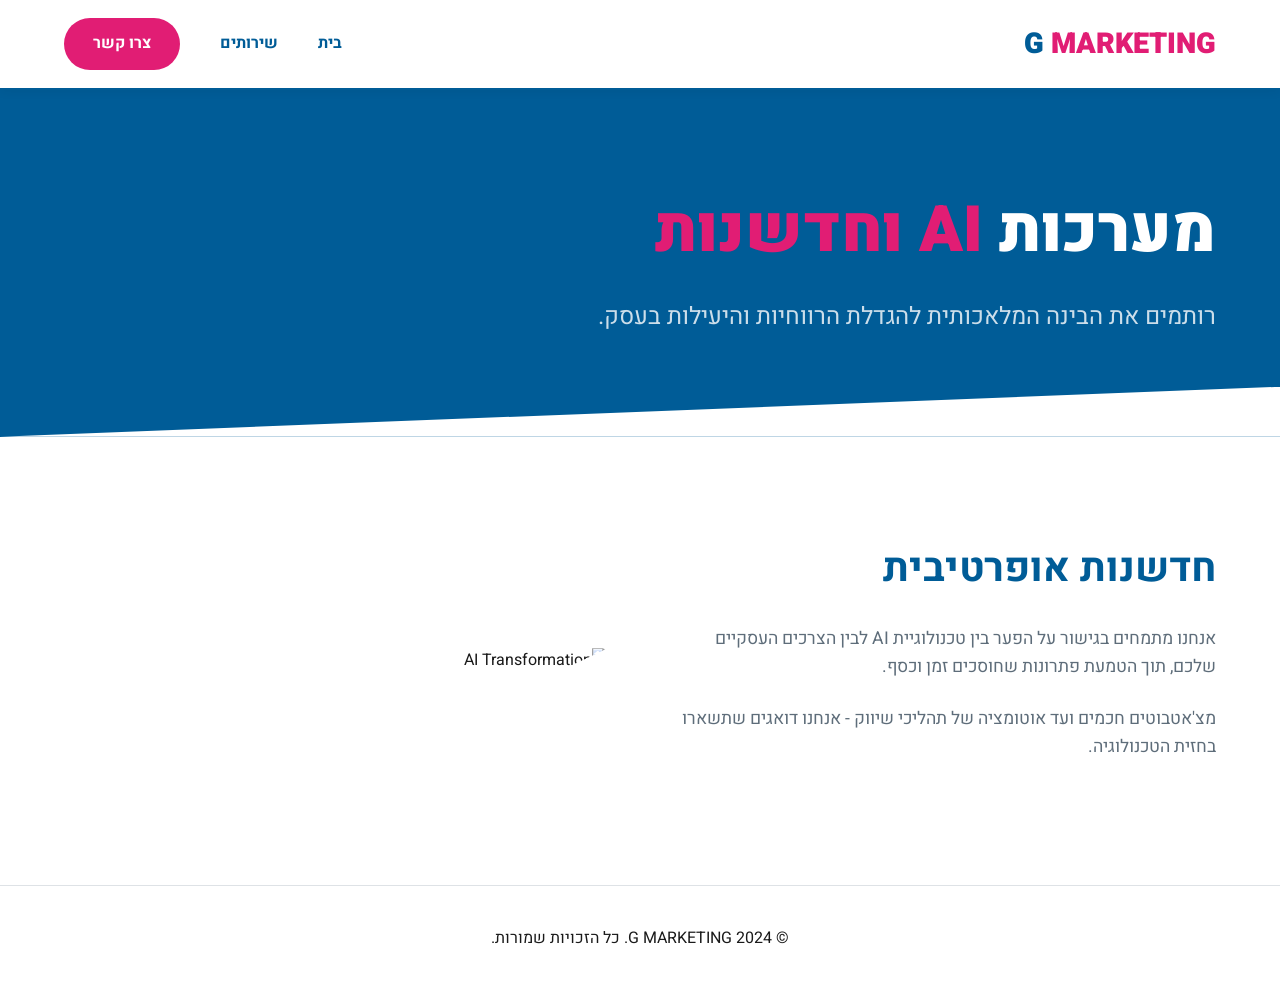
==== commit ccf585be: "Redesign inspired by building.org.il (Navy & Magenta)" ====
--- a/ai.html
+++ b/ai.html
@@ -3,25 +3,23 @@
 <head>
     <meta charset="UTF-8">
     <meta name="viewport" content="width=device-width, initial-scale=1.0">
-    <title>הטמעת מערכות AI | G MARKETING</title>
+    <title>מערכות AI וחדשנות | G MARKETING</title>
     <link rel="preconnect" href="https://fonts.googleapis.com">
     <link rel="preconnect" href="https://fonts.gstatic.com" crossorigin>
-    <link href="https://fonts.googleapis.com/css2?family=Outfit:wght@300;400;600;700;800;900&family=Inter:wght@300;400;600;700&display=swap" rel="stylesheet">
+    <link href="https://fonts.googleapis.com/css2?family=Assistant:wght@300;400;600;700;800&family=Heebo:wght@300;400;700;800;900&display=swap" rel="stylesheet">
     <link rel="stylesheet" href="https://cdnjs.cloudflare.com/ajax/libs/font-awesome/6.4.0/css/all.min.css">
     <link rel="stylesheet" href="styles.css">
     <style>
-        .service-detail-hero { padding: 180px 0 100px; background: var(--navy-gradient); color: #fff; }
-        .content-section { padding: 120px 0; }
-        .content-grid { display: grid; grid-template-columns: 1fr 1fr; gap: 6rem; align-items: flex-start; }
-        .content-text h2 { font-size: 3rem; margin-bottom: 2rem; color: var(--navy); }
-        .content-text p { font-size: 1.2rem; color: var(--slate); margin-bottom: 2rem; }
-        .strategy-list { list-style: none; margin-top: 3rem; }
-        .strategy-list li { margin-bottom: 2rem; padding: 2rem; background: var(--ice-blue); border-radius: 1.5rem; border-right: 6px solid var(--sky); }
-        .strategy-list h4 { font-size: 1.4rem; margin-bottom: 0.5rem; color: var(--navy); }
+        .service-detail-hero { padding: 180px 0 100px; background: var(--navy); color: #fff; position: relative; }
+        .service-detail-hero::after { content: ''; position: absolute; bottom: 0; left: 0; width: 100%; height: 50px; background: #fff; clip-path: polygon(0 100%, 100% 100%, 100% 0); }
+        .content-section { padding: 100px 0; }
+        .content-grid { display: grid; grid-template-columns: 1fr 1fr; gap: 4rem; align-items: center; }
+        .content-text h2 { font-size: 2.5rem; margin-bottom: 1.5rem; color: var(--navy); }
+        .content-text p { font-size: 1.1rem; color: var(--text-muted); margin-bottom: 1.5rem; }
     </style>
 </head>
 <body>
-    <header class="navbar scrolled">
+    <header class="navbar">
         <div class="container">
             <div class="logo-container">
                 <a href="index.html" style="text-decoration: none;">
@@ -31,16 +29,15 @@
             <nav class="nav-links">
                 <a href="index.html">בית</a>
                 <a href="index.html#services">שירותים</a>
-                <a href="index.html#contact" class="btn-cta">בואו נדבר צמיחה</a>
+                <a href="index.html#contact" class="btn-cta-nav">צרו קשר</a>
             </div>
         </div>
     </header>
 
     <section class="service-detail-hero">
         <div class="container">
-            <div class="section-tag" style="background: rgba(255,255,255,0.1); color: #fff;">Innovation & Automation</div>
-            <h1 style="font-size: 4.5rem; line-height: 1.1;">הטמעת <span style="color: var(--sky);">מערכות AI</span></h1>
-            <p style="font-size: 1.5rem; max-width: 700px; opacity: 0.8; margin-top: 1.5rem;">אנחנו הופכים את הבינה המלאכותית מכותרת בעיתון למנוע צמיחה רווחי בעסק שלכם.</p>
+            <h1 style="font-size: 4rem; font-weight: 900;">מערכות <span style="color: var(--magenta);">AI וחדשנות</span></h1>
+            <p style="font-size: 1.5rem; opacity: 0.8; margin-top: 1rem;">רותמים את הבינה המלאכותית להגדלת הרווחיות והיעילות בעסק.</p>
         </div>
     </section>
 
@@ -48,39 +45,20 @@
         <div class="container">
             <div class="content-grid">
                 <div class="content-text">
-                    <h2>חדשנות אופרטיבית דרך בינה מלאכותית</h2>
-                    <p>המהפכה כבר כאן, אבל השאלה היא איך רותמים אותה לתוצאות עסקיות. ב-G MARKETING אנחנו מתמחים בגישור על הפער בין הטכנולוגיה לבין הצרכים העסקיים הממשיים שלכם.</p>
-                    <p>אנחנו לא רק מטמיעים כלים, אנחנו בונים תהליכי עבודה חכמים (Workflows) שחוסכים זמן, מקטינים טעויות ומאפשרים לצוות שלכם להתמקד במה שבאמת חשוב.</p>
-                    
-                    <ul class="strategy-list">
-                        <li>
-                            <h4>אוטומציה שיווקית מבוססת AI</h4>
-                            <p>יצירת תוכן, ניהול קמפיינים ופרסונליזציה בקנה מידה רחב באמצעות כלי הבינה המלאכותית המתקדמים ביותר.</p>
-                        </li>
-                        <li>
-                            <h4>שיפור חווית לקוח ו-Conversational AI</h4>
-                            <p>הטמעת סוכני בינה מלאכותית חכמים שנותנים מענה אישי ומדויק ללקוחות שלכם 24/7.</p>
-                        </li>
-                        <li>
-                            <h4>ניתוח דאטה וחיזוי מגמות</h4>
-                            <p>שימוש במודלים מתקדמים כדי להבין את התנהגות הלקוחות ולחזות את הצעד הבא בשוק.</p>
-                        </li>
-                    </ul>
+                    <h2>חדשנות אופרטיבית</h2>
+                    <p>אנחנו מתמחים בגישור על הפער בין טכנולוגיית AI לבין הצרכים העסקיים שלכם, תוך הטמעת פתרונות שחוסכים זמן וכסף.</p>
+                    <p>מצ'אטבוטים חכמים ועד אוטומציה של תהליכי שיווק - אנחנו דואגים שתשארו בחזית הטכנולוגיה.</p>
                 </div>
-                <div class="content-image">
-                    <img src="https://images.unsplash.com/photo-1677442136019-21780ecad995?q=80&w=2570&auto=format&fit=crop" alt="AI Transformation" style="width: 100%; border-radius: 2rem; box-shadow: var(--shadow-bold);">
-                    <div style="margin-top: 3rem; padding: 3rem; background: var(--navy); color: #fff; border-radius: 2rem;">
-                        <h3 style="margin-bottom: 1rem;">היתרון הטכנולוגי שלכם</h3>
-                        <p style="opacity: 0.8;">בעידן של היום, חברות שלא יטמיעו AI בתהליכי הליבה שלהן יישארו מאחור. אנחנו כאן כדי לוודא שאתם תהיו אלו שמובילים את השינוי.</p>
-                    </div>
+                <div class="hero-image-slanted">
+                    <img src="https://images.unsplash.com/photo-1677442136019-21780ecad995?q=80&w=2570&auto=format&fit=crop" alt="AI Transformation">
                 </div>
             </div>
         </div>
     </section>
 
-    <footer style="padding: 40px 0; text-align: center; color: var(--slate); border-top: 1px solid var(--border);">
+    <footer style="padding: 40px 0; text-align: center; border-top: 1px solid var(--border);">
         <div class="container">
-            <p>&copy; 2024 G MARKETING. Strategic Growth Agency. All rights reserved.</p>
+            <p>&copy; 2024 G MARKETING. כל הזכויות שמורות.</p>
         </div>
     </footer>
 </body>
--- a/styles.css
+++ b/styles.css
@@ -1,17 +1,14 @@
 :root {
     --white: #ffffff;
-    --ice-blue: #f8fafc;
-    --navy: #0f172a;
-    --sky: #0ea5e9;
-    --cyan: #22d3ee;
-    --slate: #475569;
-    --border: #e2e8f0;
-    --primary-gradient: linear-gradient(135deg, #0ea5e9 0%, #22d3ee 100%);
-    --navy-gradient: linear-gradient(135deg, #0f172a 0%, #1e293b 100%);
-    --shadow-soft: 0 10px 30px rgba(0, 0, 0, 0.03);
-    --shadow-bold: 0 20px 40px rgba(15, 23, 42, 0.1);
-    --font-heading: 'Outfit', sans-serif;
-    --font-body: 'Inter', 'Heebo', sans-serif;
+    --bg-light: #f4f7f9;
+    --navy: #005C97; /* Building.org.il Navy */
+    --magenta: #E11D74; /* Building.org.il Magenta */
+    --text-dark: #1a1a1a;
+    --text-muted: #5e6d7a;
+    --border: #dee2e6;
+    --shadow: 0 10px 30px rgba(0, 0, 0, 0.08);
+    --gradient-magenta: linear-gradient(135deg, #E11D74 0%, #ff4b91 100%);
+    --font-main: 'Heebo', 'Assistant', sans-serif;
 }
 
 * {
@@ -21,27 +18,20 @@
 }
 
 body {
-    font-family: var(--font-body);
+    font-family: var(--font-main);
     background-color: var(--white);
-    color: var(--navy);
-    line-height: 1.7;
+    color: var(--text-dark);
+    line-height: 1.6;
     overflow-x: hidden;
 }
 
 .container {
-    max-width: 1300px;
+    max-width: 1200px;
     margin: 0 auto;
-    padding: 0 2rem;
-}
-
-/* Typography Overrides */
-h1, h2, h3, h4 {
-    font-family: var(--font-heading);
-    font-weight: 800;
-    letter-spacing: -0.02em;
-}
-
-/* Header & Navbar */
+    padding: 0 1.5rem;
+}
+
+/* Navbar */
 .navbar {
     height: 90px;
     display: flex;
@@ -51,15 +41,9 @@
     left: 0;
     right: 0;
     z-index: 1000;
-    background: transparent;
-    transition: all 0.4s cubic-bezier(0.4, 0, 0.2, 1);
-}
-
-.navbar.scrolled {
-    height: 75px;
-    background: rgba(255, 255, 255, 0.8);
-    backdrop-filter: blur(20px);
-    border-bottom: 1px solid var(--border);
+    background: #fff;
+    border-bottom: 2px solid var(--navy);
+    box-shadow: 0 2px 10px rgba(0,0,0,0.05);
 }
 
 .navbar .container {
@@ -70,359 +54,327 @@
 }
 
 .logo-text {
-    font-size: 1.6rem;
-    font-weight: 900;
-    color: var(--navy);
-    display: flex;
+    font-size: 1.8rem;
+    font-weight: 900;
+    color: var(--navy);
+}
+
+.logo-text span {
+    color: var(--magenta);
+}
+
+.nav-links {
+    display: flex;
+    gap: 2.5rem;
     align-items: center;
-    gap: 10px;
-}
-
-.logo-text span {
-    color: var(--sky);
-}
-
-.nav-links {
-    display: flex;
-    gap: 3rem;
-    align-items: center;
 }
 
 .nav-links a {
     text-decoration: none;
     color: var(--navy);
-    font-weight: 600;
-    font-size: 0.95rem;
+    font-weight: 700;
+    font-size: 1rem;
     transition: color 0.3s;
 }
 
 .nav-links a:hover {
-    color: var(--sky);
-}
-
-.btn-cta {
-    background: var(--navy);
+    color: var(--magenta);
+}
+
+.btn-cta-nav {
+    background: var(--magenta);
     color: #fff !important;
-    padding: 0.75rem 1.8rem;
-    border-radius: 8px;
-    font-weight: 700;
-    transition: all 0.3s;
-    box-shadow: 0 4px 6px -1px rgba(15, 23, 42, 0.2);
-}
-
-.btn-cta:hover {
-    background: var(--sky);
-    transform: translateY(-2px);
-    box-shadow: 0 10px 15px -3px rgba(14, 165, 233, 0.3);
-}
-
-/* Hero Section */
+    padding: 0.8rem 1.8rem;
+    border-radius: 50px;
+    font-weight: 800;
+    transition: all 0.3s;
+}
+
+.btn-cta-nav:hover {
+    background: var(--navy);
+    transform: scale(1.05);
+}
+
+/* Hero Section with Geometric Background */
 .hero {
-    min-height: 100vh;
-    display: flex;
-    align-items: center;
-    padding-top: 100px;
-    background: radial-gradient(circle at 80% 20%, #f0f9ff 0%, transparent 40%),
-                radial-gradient(circle at 10% 80%, #f0fdfa 0%, transparent 40%);
-}
-
-.hero-grid {
-    display: grid;
-    grid-template-columns: 1.2fr 1fr;
-    gap: 5rem;
-    align-items: center;
-}
-
-.hero-content {
-    position: relative;
-    z-index: 2;
-}
-
-.hero h1 {
-    font-size: clamp(3.5rem, 6vw, 5.5rem);
-    line-height: 1;
-    margin-bottom: 2rem;
-    color: var(--navy);
-}
-
-.hero h1 span {
-    display: block;
-    background: var(--primary-gradient);
-    -webkit-background-clip: text;
-    -webkit-text-fill-color: transparent;
-}
-
-.hero p {
-    font-size: 1.25rem;
-    color: var(--slate);
-    margin-bottom: 3rem;
-    max-width: 600px;
-}
-
-.hero-actions {
-    display: flex;
-    gap: 1.5rem;
-}
-
-.btn-primary {
-    padding: 1.2rem 2.8rem;
-    background: var(--navy);
-    color: #fff;
-    text-decoration: none;
-    border-radius: 10px;
-    font-weight: 800;
-    font-size: 1.1rem;
-    transition: all 0.3s;
-    box-shadow: var(--shadow-bold);
-}
-
-.btn-secondary {
-    padding: 1.2rem 2.8rem;
-    border: 2px solid var(--border);
-    color: var(--navy);
-    text-decoration: none;
-    border-radius: 10px;
-    font-weight: 800;
-    font-size: 1.1rem;
-    transition: all 0.3s;
-}
-
-.btn-primary:hover {
-    transform: translateY(-4px);
-    background: var(--sky);
-}
-
-.btn-secondary:hover {
-    background: var(--ice-blue);
-    border-color: var(--sky);
-}
-
-.hero-visual {
-    position: relative;
-}
-
-.hero-visual img {
-    width: 100%;
-    border-radius: 2rem;
-    box-shadow: var(--shadow-bold);
-    transform: perspective(1000px) rotateY(-5deg);
-    transition: transform 0.5s;
-}
-
-.hero-visual:hover img {
-    transform: perspective(1000px) rotateY(0deg);
-}
-
-/* Section Styling */
-section {
-    padding: 150px 0;
-}
-
-.section-tag {
-    display: inline-block;
-    padding: 0.5rem 1.2rem;
-    background: rgba(14, 165, 233, 0.05);
-    color: var(--sky);
-    border-radius: 100px;
-    font-weight: 700;
-    font-size: 0.85rem;
-    text-transform: uppercase;
-    letter-spacing: 0.1em;
-    margin-bottom: 1.5rem;
-}
-
-.section-header {
-    margin-bottom: 5rem;
-    max-width: 800px;
-}
-
-.section-header h2 {
-    font-size: 3.5rem;
-    margin-bottom: 1.5rem;
-}
-
-/* Service Cards */
-.services-grid {
-    display: grid;
-    grid-template-columns: repeat(auto-fit, minmax(380px, 1fr));
-    gap: 3rem;
-}
-
-.service-card {
-    background: var(--white);
-    padding: 4rem;
-    border-radius: 2rem;
-    border: 1px solid var(--border);
-    transition: all 0.4s cubic-bezier(0.4, 0, 0.2, 1);
+    padding: 160px 0 100px;
+    background: var(--bg-light);
     position: relative;
     overflow: hidden;
-    display: flex;
-    flex-direction: column;
-}
-
-.service-card::before {
+}
+
+.hero::before {
     content: '';
     position: absolute;
     top: 0;
     left: 0;
     width: 100%;
-    height: 4px;
-    background: var(--primary-gradient);
-    transform: scaleX(0);
-    transform-origin: left;
-    transition: transform 0.4s;
-}
-
-.service-card:hover {
-    transform: translateY(-15px);
-    box-shadow: var(--shadow-bold);
-    border-color: transparent;
-}
-
-.service-card:hover::before {
-    transform: scaleX(1);
-}
-
-.service-icon {
-    width: 80px;
-    height: 80px;
-    background: var(--ice-blue);
-    color: var(--sky);
-    display: flex;
+    height: 100%;
+    background-image: url('data:image/svg+xml,<svg width="100" height="100" viewBox="0 0 100 100" xmlns="http://www.w3.org/2000/svg"><path d="M0 100 L50 0 L100 100 Z" fill="%23005C97" fill-opacity="0.02"/></svg>');
+    background-size: 300px;
+    z-index: 0;
+}
+
+.hero-grid {
+    display: grid;
+    grid-template-columns: 1fr 1fr;
+    gap: 4rem;
     align-items: center;
-    justify-content: center;
-    border-radius: 1.5rem;
-    font-size: 2rem;
+    position: relative;
+    z-index: 1;
+}
+
+.hero-content h1 {
+    font-size: 4rem;
+    line-height: 1.1;
+    font-weight: 900;
+    color: var(--navy);
     margin-bottom: 2rem;
-    transition: all 0.3s;
-}
-
-.service-card:hover .service-icon {
-    background: var(--sky);
-    color: #fff;
-}
-
-.service-card h3 {
-    font-size: 1.8rem;
-    margin-bottom: 1.2rem;
-}
-
-.service-card p {
-    color: var(--slate);
-    font-size: 1.05rem;
-    margin-bottom: 2rem;
-}
-
-.service-card .read-more {
-    margin-top: auto;
-    font-weight: 700;
-    color: var(--sky);
-    display: flex;
-    align-items: center;
-    gap: 8px;
-}
-
-/* Stats */
-.stats-banner {
-    padding: 100px 0;
-    background: var(--navy);
-    color: #fff;
-    border-radius: 3rem;
-    margin: 0 2rem;
+}
+
+.hero-content h1 span {
+    background: var(--magenta);
+    color: #fff;
+    padding: 0 10px;
+}
+
+.hero-content p {
+    font-size: 1.25rem;
+    color: var(--text-muted);
+    margin-bottom: 3rem;
+}
+
+.hero-btns {
+    display: flex;
+    gap: 1.5rem;
+}
+
+.btn-magenta {
+    background: var(--magenta);
+    color: #fff;
+    padding: 1rem 2.5rem;
+    border-radius: 50px;
+    text-decoration: none;
+    font-weight: 800;
+    font-size: 1.1rem;
+    transition: all 0.3s;
+    box-shadow: 0 5px 15px rgba(225, 29, 116, 0.3);
+}
+
+.btn-navy {
+    background: var(--navy);
+    color: #fff;
+    padding: 1rem 2.5rem;
+    border-radius: 50px;
+    text-decoration: none;
+    font-weight: 800;
+    font-size: 1.1rem;
+    transition: all 0.3s;
+}
+
+.btn-magenta:hover, .btn-navy:hover {
+    transform: translateY(-5px);
+    box-shadow: 0 10px 20px rgba(0,0,0,0.1);
+}
+
+.hero-image-slanted {
+    position: relative;
+    clip-path: polygon(10% 0, 100% 0, 90% 100%, 0 100%);
+    overflow: hidden;
+    box-shadow: var(--shadow);
+}
+
+.hero-image-slanted img {
+    width: 100%;
+    display: block;
+    transition: transform 0.5s;
+}
+
+.hero-image-slanted:hover img {
+    transform: scale(1.1);
+}
+
+/* Stats Section */
+.stats {
+    padding: 60px 0;
+    background: var(--navy);
+    color: #fff;
 }
 
 .stats-grid {
     display: grid;
     grid-template-columns: repeat(4, 1fr);
-    gap: 3rem;
     text-align: center;
+    gap: 2rem;
 }
 
 .stat-item h3 {
-    font-size: 4rem;
-    background: var(--primary-gradient);
-    -webkit-background-clip: text;
-    -webkit-text-fill-color: transparent;
-    margin-bottom: 0.5rem;
+    font-size: 3rem;
+    font-weight: 900;
+    color: var(--magenta);
 }
 
 .stat-item p {
-    font-weight: 600;
-    color: #94a3b8;
+    font-weight: 700;
     text-transform: uppercase;
     font-size: 0.9rem;
 }
 
-/* Contact Footer Area */
-.contact-footer {
-    padding: 150px 0;
-    background: var(--ice-blue);
-}
-
-.contact-box {
-    background: var(--white);
-    border-radius: 3rem;
-    padding: 5rem;
+/* Services Section */
+.services {
+    padding: 120px 0;
+}
+
+.section-title {
+    text-align: center;
+    margin-bottom: 80px;
+}
+
+.section-title h2 {
+    font-size: 3rem;
+    font-weight: 900;
+    color: var(--navy);
+    position: relative;
+    display: inline-block;
+    padding-bottom: 15px;
+}
+
+.section-title h2::after {
+    content: '';
+    position: absolute;
+    bottom: 0;
+    left: 50%;
+    transform: translateX(-50%);
+    width: 80px;
+    height: 5px;
+    background: var(--magenta);
+}
+
+.services-grid {
+    display: grid;
+    grid-template-columns: repeat(auto-fit, minmax(350px, 1fr));
+    gap: 30px;
+}
+
+.service-card {
+    background: #fff;
+    border: 1px solid var(--border);
+    border-radius: 15px;
+    overflow: hidden;
+    transition: all 0.3s;
+    text-decoration: none;
+    color: inherit;
+    display: flex;
+    flex-direction: column;
+}
+
+.service-card-img {
+    height: 200px;
+    background-size: cover;
+    background-position: center;
+    clip-path: polygon(0 0, 100% 0, 100% 85%, 0 100%);
+}
+
+.service-card-content {
+    padding: 30px;
+}
+
+.service-card h3 {
+    font-size: 1.5rem;
+    font-weight: 900;
+    color: var(--navy);
+    margin-bottom: 15px;
+}
+
+.service-card p {
+    color: var(--text-muted);
+    margin-bottom: 20px;
+}
+
+.service-card:hover {
+    transform: translateY(-10px);
+    border-color: var(--magenta);
+    box-shadow: var(--shadow);
+}
+
+/* Contact Footer */
+.contact-section {
+    padding: 100px 0;
+    background: var(--bg-light);
+}
+
+.contact-wrapper {
+    background: #fff;
+    border-radius: 20px;
+    overflow: hidden;
     display: grid;
     grid-template-columns: 1fr 1fr;
-    gap: 6rem;
-    box-shadow: var(--shadow-bold);
-}
-
-.contact-info h2 {
-    font-size: 3.5rem;
+    box-shadow: var(--shadow);
+}
+
+.contact-visual {
+    background: var(--navy);
+    color: #fff;
+    padding: 60px;
+    display: flex;
+    flex-direction: column;
+    justify-content: center;
+}
+
+.contact-visual h2 {
+    font-size: 3rem;
+    font-weight: 900;
     margin-bottom: 2rem;
 }
 
-.phone-large {
+.contact-visual .phone {
     font-size: 2.5rem;
     font-weight: 900;
-    color: var(--sky);
-    text-decoration: none;
+    color: var(--magenta);
+    text-decoration: none;
+    margin-bottom: 2rem;
     display: block;
-    margin-bottom: 2rem;
-}
-
-.contact-form form {
-    display: grid;
-    gap: 1.5rem;
-}
-
-.contact-form input, .contact-form textarea {
-    padding: 1.2rem;
-    border-radius: 12px;
+}
+
+.contact-form {
+    padding: 60px;
+}
+
+.form-group {
+    margin-bottom: 1.5rem;
+}
+
+.form-group input, .form-group textarea {
+    width: 100%;
+    padding: 1rem;
     border: 1px solid var(--border);
-    background: var(--ice-blue);
+    border-radius: 10px;
     font-family: inherit;
     font-size: 1rem;
-    outline: none;
-    transition: border-color 0.3s;
-}
-
-.contact-form input:focus, .contact-form textarea:focus {
-    border-color: var(--sky);
 }
 
 .btn-submit {
-    padding: 1.2rem;
-    background: var(--navy);
+    width: 100%;
+    padding: 1rem;
+    background: var(--magenta);
     color: #fff;
     border: none;
-    border-radius: 12px;
+    border-radius: 50px;
     font-weight: 800;
+    font-size: 1.1rem;
     cursor: pointer;
-    transition: background 0.3s;
+    transition: all 0.3s;
 }
 
 .btn-submit:hover {
-    background: var(--sky);
+    background: var(--navy);
 }
 
 /* Animations */
 .reveal {
     opacity: 0;
-    transform: translateY(40px);
-    transition: all 1s cubic-bezier(0.2, 0.8, 0.2, 1);
+    transform: translateY(30px);
+    transition: all 0.8s ease;
 }
 
 .reveal.active {
@@ -430,11 +382,9 @@
     transform: translateY(0);
 }
 
-/* Responsive */
-@media (max-width: 1024px) {
-    .hero-grid, .contact-box { grid-template-columns: 1fr; gap: 4rem; text-align: center; }
-    .hero h1 { font-size: 4rem; }
-    .hero-actions { justify-content: center; }
+@media (max-width: 992px) {
+    .hero-grid, .contact-wrapper { grid-template-columns: 1fr; }
+    .hero-content { text-align: center; }
+    .hero-btns { justify-content: center; }
     .stats-grid { grid-template-columns: repeat(2, 1fr); }
-    .contact-box { padding: 3rem; }
-}
+}
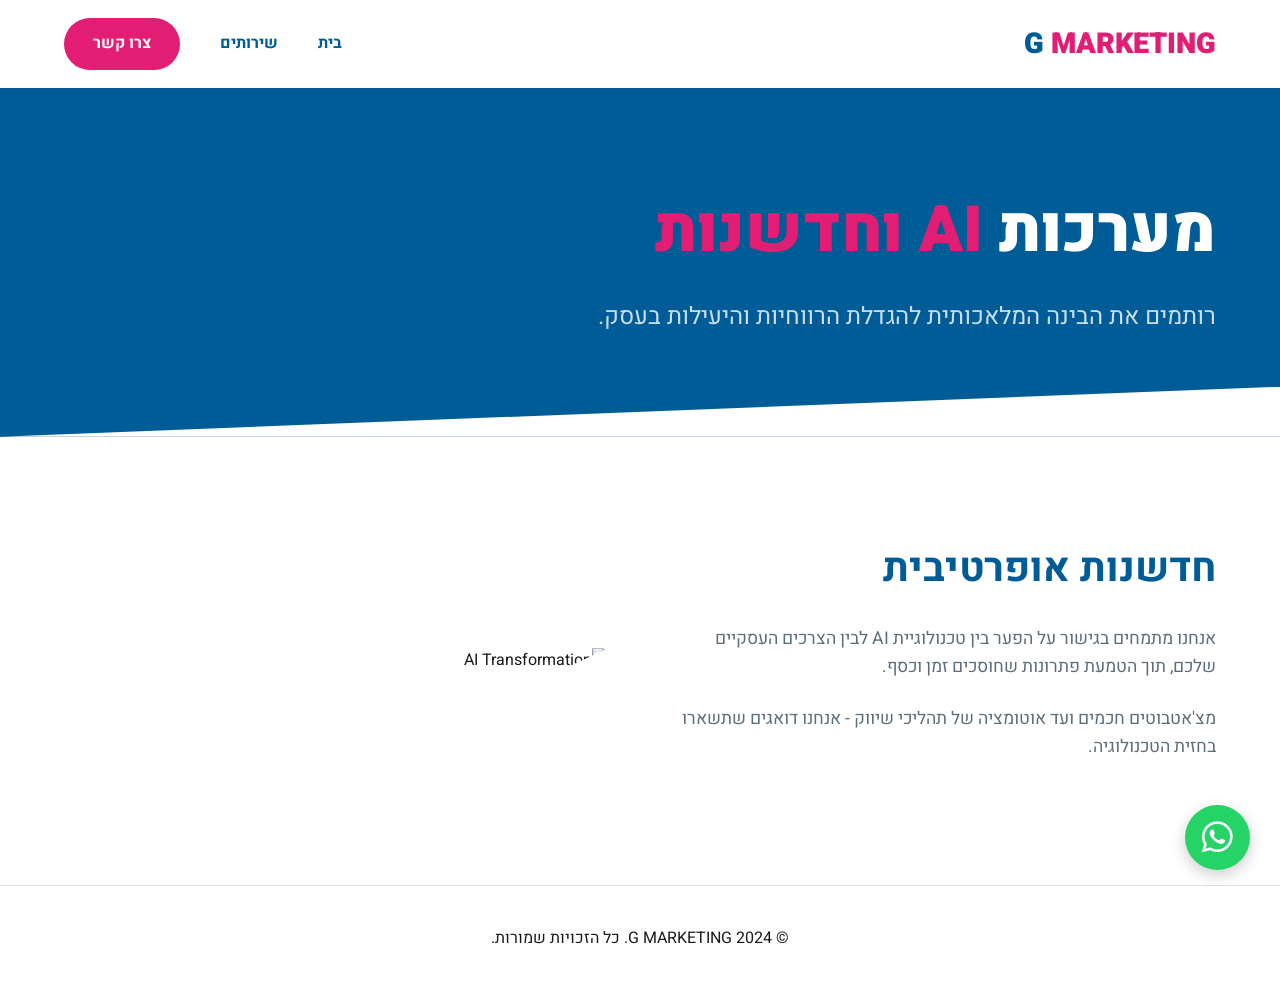
==== commit 3cfe9e42: "Add floating WhatsApp button to all pages" ====
--- a/ai.html
+++ b/ai.html
@@ -61,5 +61,8 @@
             <p>&copy; 2024 G MARKETING. כל הזכויות שמורות.</p>
         </div>
     </footer>
+    <a href="https://wa.me/972525155598" class="whatsapp-float" target="_blank">
+        <i class="fa-brands fa-whatsapp"></i>
+    </a>
 </body>
 </html>
--- a/styles.css
+++ b/styles.css
@@ -388,3 +388,30 @@
     .hero-btns { justify-content: center; }
     .stats-grid { grid-template-columns: repeat(2, 1fr); }
 }
+
+/* WhatsApp Floating Button */
+.whatsapp-float {
+    position: fixed;
+    bottom: 30px;
+    right: 30px;
+    width: 65px;
+    height: 65px;
+    background-color: #25d366;
+    color: #fff;
+    border-radius: 50px;
+    text-align: center;
+    font-size: 35px;
+    box-shadow: 0 5px 15px rgba(0,0,0,0.2);
+    z-index: 1000;
+    display: flex;
+    align-items: center;
+    justify-content: center;
+    text-decoration: none;
+    transition: all 0.3s;
+}
+
+.whatsapp-float:hover {
+    transform: scale(1.1);
+    background-color: #128c7e;
+    box-shadow: 0 8px 20px rgba(0,0,0,0.3);
+}
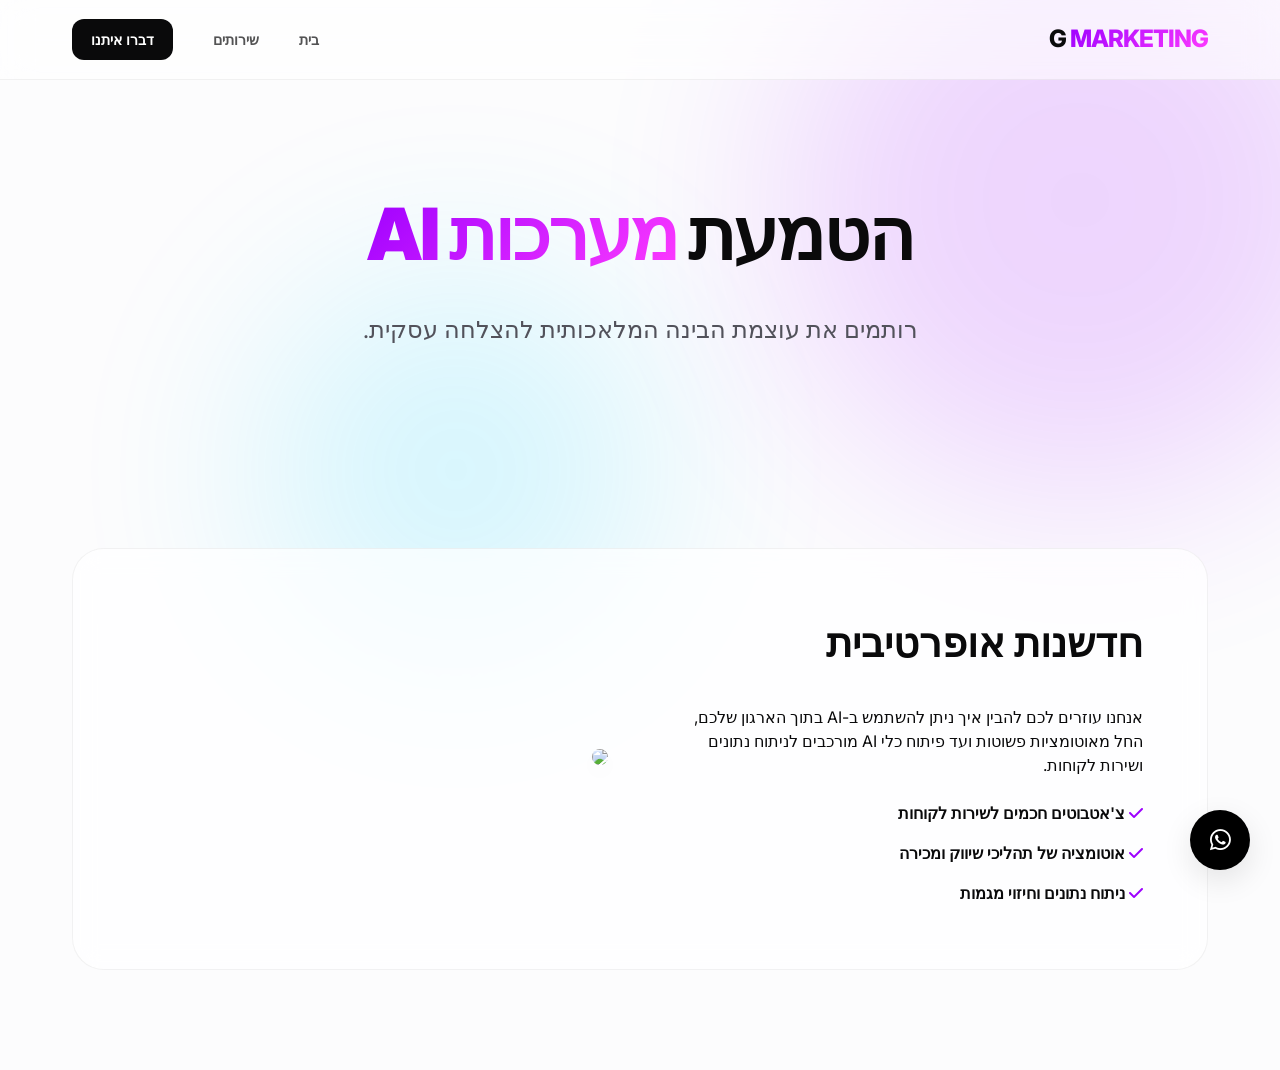
==== commit 0a3809ff: "Complete redesign inspired by Lovable.dev (Mesh blurs, Glassmorphism, Bento Grid)" ====
--- a/ai.html
+++ b/ai.html
@@ -3,66 +3,68 @@
 <head>
     <meta charset="UTF-8">
     <meta name="viewport" content="width=device-width, initial-scale=1.0">
-    <title>מערכות AI וחדשנות | G MARKETING</title>
+    <title>מערכות AI | G MARKETING</title>
     <link rel="preconnect" href="https://fonts.googleapis.com">
     <link rel="preconnect" href="https://fonts.gstatic.com" crossorigin>
-    <link href="https://fonts.googleapis.com/css2?family=Assistant:wght@300;400;600;700;800&family=Heebo:wght@300;400;700;800;900&display=swap" rel="stylesheet">
+    <link href="https://fonts.googleapis.com/css2?family=Inter:wght@300;400;600;700;800;900&display=swap" rel="stylesheet">
     <link rel="stylesheet" href="https://cdnjs.cloudflare.com/ajax/libs/font-awesome/6.4.0/css/all.min.css">
     <link rel="stylesheet" href="styles.css">
     <style>
-        .service-detail-hero { padding: 180px 0 100px; background: var(--navy); color: #fff; position: relative; }
-        .service-detail-hero::after { content: ''; position: absolute; bottom: 0; left: 0; width: 100%; height: 50px; background: #fff; clip-path: polygon(0 100%, 100% 100%, 100% 0); }
+        .service-hero { padding: 180px 0 100px; text-align: center; }
+        .service-hero h1 { font-size: 4.5rem; font-weight: 900; letter-spacing: -2px; margin-bottom: 1.5rem; }
         .content-section { padding: 100px 0; }
-        .content-grid { display: grid; grid-template-columns: 1fr 1fr; gap: 4rem; align-items: center; }
-        .content-text h2 { font-size: 2.5rem; margin-bottom: 1.5rem; color: var(--navy); }
-        .content-text p { font-size: 1.1rem; color: var(--text-muted); margin-bottom: 1.5rem; }
+        .content-card { background: var(--glass); backdrop-filter: blur(12px); border: 1px solid var(--glass-border); border-radius: 32px; padding: 4rem; display: grid; grid-template-columns: 1fr 1fr; gap: 4rem; align-items: center; }
     </style>
 </head>
 <body>
+    <div class="mesh-bg">
+        <div class="mesh-blob blob-3"></div>
+        <div class="mesh-blob blob-1"></div>
+    </div>
+
     <header class="navbar">
         <div class="container">
             <div class="logo-container">
-                <a href="index.html" style="text-decoration: none;">
+                <a href="index.html" style="text-decoration: none; color: inherit;">
                     <div class="logo-text">G <span>MARKETING</span></div>
                 </a>
             </div>
             <nav class="nav-links">
                 <a href="index.html">בית</a>
                 <a href="index.html#services">שירותים</a>
-                <a href="index.html#contact" class="btn-cta-nav">צרו קשר</a>
-            </div>
+                <a href="index.html#contact" class="btn-nav">דברו איתנו</a>
+            </nav>
         </div>
     </header>
 
-    <section class="service-detail-hero">
-        <div class="container">
-            <h1 style="font-size: 4rem; font-weight: 900;">מערכות <span style="color: var(--magenta);">AI וחדשנות</span></h1>
-            <p style="font-size: 1.5rem; opacity: 0.8; margin-top: 1rem;">רותמים את הבינה המלאכותית להגדלת הרווחיות והיעילות בעסק.</p>
-        </div>
-    </section>
+    <main class="container">
+        <section class="service-hero">
+            <h1 class="reveal">הטמעת <span style="background: linear-gradient(135deg, var(--primary), var(--secondary)); -webkit-background-clip: text; -webkit-text-fill-color: transparent;">מערכות AI</span></h1>
+            <p class="reveal" style="font-size: 1.5rem; color: var(--text-muted);">רותמים את עוצמת הבינה המלאכותית להצלחה עסקית.</p>
+        </section>
 
-    <section class="content-section">
-        <div class="container">
-            <div class="content-grid">
-                <div class="content-text">
-                    <h2>חדשנות אופרטיבית</h2>
-                    <p>אנחנו מתמחים בגישור על הפער בין טכנולוגיית AI לבין הצרכים העסקיים שלכם, תוך הטמעת פתרונות שחוסכים זמן וכסף.</p>
-                    <p>מצ'אטבוטים חכמים ועד אוטומציה של תהליכי שיווק - אנחנו דואגים שתשארו בחזית הטכנולוגיה.</p>
+        <section class="content-section reveal">
+            <div class="content-card">
+                <div>
+                    <h2 style="font-size: 2.5rem; margin-bottom: 2rem;">חדשנות אופרטיבית</h2>
+                    <p style="margin-bottom: 1.5rem;">אנחנו עוזרים לכם להבין איך ניתן להשתמש ב-AI בתוך הארגון שלכם, החל מאוטומציות פשוטות ועד פיתוח כלי AI מורכבים לניתוח נתונים ושירות לקוחות.</p>
+                    <ul style="list-style: none; display: grid; gap: 1rem; font-weight: 600;">
+                        <li><i class="fa-solid fa-check" style="color: var(--primary);"></i> צ'אטבוטים חכמים לשירות לקוחות</li>
+                        <li><i class="fa-solid fa-check" style="color: var(--primary);"></i> אוטומציה של תהליכי שיווק ומכירה</li>
+                        <li><i class="fa-solid fa-check" style="color: var(--primary);"></i> ניתוח נתונים וחיזוי מגמות</li>
+                    </ul>
                 </div>
-                <div class="hero-image-slanted">
-                    <img src="https://images.unsplash.com/photo-1677442136019-21780ecad995?q=80&w=2570&auto=format&fit=crop" alt="AI Transformation">
+                <div>
+                    <img src="https://images.unsplash.com/photo-1677442136019-21780ecad995?q=80&w=2570&auto=format&fit=crop" style="width: 100%; border-radius: 20px; box-shadow: var(--shadow-soft);">
                 </div>
             </div>
-        </div>
-    </section>
+        </section>
+    </main>
 
-    <footer style="padding: 40px 0; text-align: center; border-top: 1px solid var(--border);">
-        <div class="container">
-            <p>&copy; 2024 G MARKETING. כל הזכויות שמורות.</p>
-        </div>
-    </footer>
     <a href="https://wa.me/972525155598" class="whatsapp-float" target="_blank">
         <i class="fa-brands fa-whatsapp"></i>
     </a>
+
+    <script src="script.js"></script>
 </body>
 </html>
--- a/styles.css
+++ b/styles.css
@@ -1,14 +1,14 @@
 :root {
-    --white: #ffffff;
-    --bg-light: #f4f7f9;
-    --navy: #005C97; /* Building.org.il Navy */
-    --magenta: #E11D74; /* Building.org.il Magenta */
-    --text-dark: #1a1a1a;
-    --text-muted: #5e6d7a;
-    --border: #dee2e6;
-    --shadow: 0 10px 30px rgba(0, 0, 0, 0.08);
-    --gradient-magenta: linear-gradient(135deg, #E11D74 0%, #ff4b91 100%);
-    --font-main: 'Heebo', 'Assistant', sans-serif;
+    --bg-base: #fcfcfd;
+    --text-main: #0a0a0b;
+    --text-muted: #52525b;
+    --primary: #9d00ff;
+    --secondary: #ff3bff;
+    --accent: #00d1ff;
+    --glass: rgba(255, 255, 255, 0.7);
+    --glass-border: rgba(0, 0, 0, 0.05);
+    --font-main: 'Inter', 'Heebo', sans-serif;
+    --shadow-soft: 0 8px 30px rgba(0,0,0,0.04);
 }
 
 * {
@@ -19,21 +19,51 @@
 
 body {
     font-family: var(--font-main);
-    background-color: var(--white);
-    color: var(--text-dark);
-    line-height: 1.6;
+    background-color: var(--bg-base);
+    color: var(--text-main);
+    line-height: 1.5;
     overflow-x: hidden;
+    -webkit-font-smoothing: antialiased;
+}
+
+/* Mesh Background Effects */
+.mesh-bg {
+    position: fixed;
+    top: 0;
+    left: 0;
+    width: 100%;
+    height: 100%;
+    z-index: -1;
+    overflow: hidden;
+    background: var(--bg-base);
+}
+
+.mesh-blob {
+    position: absolute;
+    border-radius: 50%;
+    filter: blur(100px);
+    opacity: 0.15;
+    animation: blob-move 20s infinite alternate;
+}
+
+.blob-1 { width: 600px; height: 600px; background: var(--primary); top: -100px; right: -100px; }
+.blob-2 { width: 500px; height: 500px; background: var(--secondary); bottom: -100px; left: -100px; animation-delay: -5s; }
+.blob-3 { width: 400px; height: 400px; background: var(--accent); top: 30%; left: 20%; animation-delay: -10s; }
+
+@keyframes blob-move {
+    0% { transform: translate(0, 0) scale(1); }
+    100% { transform: translate(100px, 50px) scale(1.1); }
 }
 
 .container {
     max-width: 1200px;
     margin: 0 auto;
-    padding: 0 1.5rem;
-}
-
-/* Navbar */
+    padding: 0 2rem;
+}
+
+/* Header */
 .navbar {
-    height: 90px;
+    height: 80px;
     display: flex;
     align-items: center;
     position: fixed;
@@ -41,9 +71,9 @@
     left: 0;
     right: 0;
     z-index: 1000;
-    background: #fff;
-    border-bottom: 2px solid var(--navy);
-    box-shadow: 0 2px 10px rgba(0,0,0,0.05);
+    background: rgba(255, 255, 255, 0.6);
+    backdrop-filter: blur(16px);
+    border-bottom: 1px solid var(--glass-border);
 }
 
 .navbar .container {
@@ -54,13 +84,15 @@
 }
 
 .logo-text {
-    font-size: 1.8rem;
-    font-weight: 900;
-    color: var(--navy);
+    font-size: 1.5rem;
+    font-weight: 800;
+    letter-spacing: -1px;
 }
 
 .logo-text span {
-    color: var(--magenta);
+    background: linear-gradient(135deg, var(--primary), var(--secondary));
+    -webkit-background-clip: text;
+    -webkit-text-fill-color: transparent;
 }
 
 .nav-links {
@@ -71,310 +103,162 @@
 
 .nav-links a {
     text-decoration: none;
-    color: var(--navy);
-    font-weight: 700;
-    font-size: 1rem;
-    transition: color 0.3s;
-}
-
-.nav-links a:hover {
-    color: var(--magenta);
-}
-
-.btn-cta-nav {
-    background: var(--magenta);
+    color: var(--text-main);
+    font-weight: 600;
+    font-size: 0.9rem;
+    opacity: 0.7;
+    transition: opacity 0.3s;
+}
+
+.nav-links a:hover { opacity: 1; }
+
+.btn-nav {
+    background: var(--text-main);
     color: #fff !important;
-    padding: 0.8rem 1.8rem;
-    border-radius: 50px;
-    font-weight: 800;
-    transition: all 0.3s;
-}
-
-.btn-cta-nav:hover {
-    background: var(--navy);
-    transform: scale(1.05);
-}
-
-/* Hero Section with Geometric Background */
+    padding: 0.6rem 1.2rem;
+    border-radius: 12px;
+    opacity: 1 !important;
+}
+
+/* Hero Section */
 .hero {
-    padding: 160px 0 100px;
-    background: var(--bg-light);
-    position: relative;
-    overflow: hidden;
-}
-
-.hero::before {
-    content: '';
-    position: absolute;
-    top: 0;
-    left: 0;
-    width: 100%;
-    height: 100%;
-    background-image: url('data:image/svg+xml,<svg width="100" height="100" viewBox="0 0 100 100" xmlns="http://www.w3.org/2000/svg"><path d="M0 100 L50 0 L100 100 Z" fill="%23005C97" fill-opacity="0.02"/></svg>');
-    background-size: 300px;
-    z-index: 0;
-}
-
-.hero-grid {
-    display: grid;
-    grid-template-columns: 1fr 1fr;
-    gap: 4rem;
-    align-items: center;
-    position: relative;
-    z-index: 1;
-}
-
-.hero-content h1 {
-    font-size: 4rem;
-    line-height: 1.1;
+    min-height: 90vh;
+    display: flex;
+    flex-direction: column;
+    align-items: center;
+    justify-content: center;
+    text-align: center;
+    padding-top: 100px;
+}
+
+.hero h1 {
+    font-size: clamp(3.5rem, 8vw, 5.5rem);
     font-weight: 900;
-    color: var(--navy);
-    margin-bottom: 2rem;
-}
-
-.hero-content h1 span {
-    background: var(--magenta);
-    color: #fff;
-    padding: 0 10px;
-}
-
-.hero-content p {
+    line-height: 1;
+    letter-spacing: -3px;
+    margin-bottom: 1.5rem;
+    max-width: 900px;
+}
+
+.hero p {
     font-size: 1.25rem;
     color: var(--text-muted);
+    max-width: 600px;
     margin-bottom: 3rem;
 }
 
-.hero-btns {
-    display: flex;
-    gap: 1.5rem;
-}
-
-.btn-magenta {
-    background: var(--magenta);
+.chat-cta {
+    width: 100%;
+    max-width: 700px;
+    background: #fff;
+    padding: 10px;
+    border-radius: 20px;
+    box-shadow: 0 10px 40px rgba(0,0,0,0.06);
+    border: 1px solid var(--glass-border);
+    display: flex;
+    gap: 10px;
+    margin-bottom: 2rem;
+}
+
+.chat-cta input {
+    flex: 1;
+    border: none;
+    padding: 1rem 1.5rem;
+    font-size: 1.1rem;
+    outline: none;
+    font-family: inherit;
+}
+
+.btn-chat {
+    background: var(--text-main);
     color: #fff;
-    padding: 1rem 2.5rem;
-    border-radius: 50px;
-    text-decoration: none;
+    border: none;
+    padding: 0 1.8rem;
+    border-radius: 14px;
+    font-weight: 700;
+    cursor: pointer;
+    transition: transform 0.2s;
+}
+
+.btn-chat:hover { transform: scale(1.02); }
+
+/* Bento Grid */
+.section-header {
+    text-align: center;
+    margin-bottom: 4rem;
+}
+
+.section-header h2 {
+    font-size: 3rem;
     font-weight: 800;
-    font-size: 1.1rem;
-    transition: all 0.3s;
-    box-shadow: 0 5px 15px rgba(225, 29, 116, 0.3);
-}
-
-.btn-navy {
-    background: var(--navy);
-    color: #fff;
-    padding: 1rem 2.5rem;
-    border-radius: 50px;
-    text-decoration: none;
-    font-weight: 800;
-    font-size: 1.1rem;
-    transition: all 0.3s;
-}
-
-.btn-magenta:hover, .btn-navy:hover {
-    transform: translateY(-5px);
-    box-shadow: 0 10px 20px rgba(0,0,0,0.1);
-}
-
-.hero-image-slanted {
-    position: relative;
-    clip-path: polygon(10% 0, 100% 0, 90% 100%, 0 100%);
-    overflow: hidden;
-    box-shadow: var(--shadow);
-}
-
-.hero-image-slanted img {
-    width: 100%;
-    display: block;
-    transition: transform 0.5s;
-}
-
-.hero-image-slanted:hover img {
-    transform: scale(1.1);
-}
-
-/* Stats Section */
-.stats {
-    padding: 60px 0;
-    background: var(--navy);
-    color: #fff;
-}
-
-.stats-grid {
+    letter-spacing: -1.5px;
+}
+
+.bento-grid {
     display: grid;
     grid-template-columns: repeat(4, 1fr);
-    text-align: center;
-    gap: 2rem;
-}
-
-.stat-item h3 {
-    font-size: 3rem;
-    font-weight: 900;
-    color: var(--magenta);
-}
-
-.stat-item p {
+    grid-auto-rows: 240px;
+    gap: 1.5rem;
+}
+
+.bento-item {
+    background: var(--glass);
+    backdrop-filter: blur(8px);
+    border: 1px solid var(--glass-border);
+    border-radius: 24px;
+    padding: 2.5rem;
+    transition: all 0.3s;
+    display: flex;
+    flex-direction: column;
+    justify-content: space-between;
+}
+
+.bento-item:hover {
+    transform: translateY(-5px);
+    background: #fff;
+    box-shadow: var-shadow-soft;
+}
+
+.bento-item.wide { grid-column: span 2; }
+.bento-item.tall { grid-row: span 2; }
+
+.bento-item h3 {
+    font-size: 1.5rem;
     font-weight: 700;
-    text-transform: uppercase;
-    font-size: 0.9rem;
-}
-
-/* Services Section */
-.services {
-    padding: 120px 0;
-}
-
-.section-title {
-    text-align: center;
-    margin-bottom: 80px;
-}
-
-.section-title h2 {
-    font-size: 3rem;
-    font-weight: 900;
-    color: var(--navy);
-    position: relative;
-    display: inline-block;
-    padding-bottom: 15px;
-}
-
-.section-title h2::after {
-    content: '';
-    position: absolute;
-    bottom: 0;
-    left: 50%;
-    transform: translateX(-50%);
-    width: 80px;
-    height: 5px;
-    background: var(--magenta);
-}
-
-.services-grid {
+    margin-bottom: 1rem;
+}
+
+.bento-item p {
+    font-size: 0.95rem;
+    color: var(--text-muted);
+}
+
+.bento-icon {
+    font-size: 1.8rem;
+    margin-bottom: 1.5rem;
+    color: var(--primary);
+}
+
+/* Review Cards */
+.reviews-grid {
     display: grid;
-    grid-template-columns: repeat(auto-fit, minmax(350px, 1fr));
-    gap: 30px;
-}
-
-.service-card {
+    grid-template-columns: repeat(auto-fit, minmax(300px, 1fr));
+    gap: 1.5rem;
+    margin-top: 4rem;
+}
+
+.review-card {
     background: #fff;
-    border: 1px solid var(--border);
-    border-radius: 15px;
-    overflow: hidden;
-    transition: all 0.3s;
-    text-decoration: none;
-    color: inherit;
-    display: flex;
-    flex-direction: column;
-}
-
-.service-card-img {
-    height: 200px;
-    background-size: cover;
-    background-position: center;
-    clip-path: polygon(0 0, 100% 0, 100% 85%, 0 100%);
-}
-
-.service-card-content {
-    padding: 30px;
-}
-
-.service-card h3 {
-    font-size: 1.5rem;
-    font-weight: 900;
-    color: var(--navy);
-    margin-bottom: 15px;
-}
-
-.service-card p {
-    color: var(--text-muted);
-    margin-bottom: 20px;
-}
-
-.service-card:hover {
-    transform: translateY(-10px);
-    border-color: var(--magenta);
-    box-shadow: var(--shadow);
-}
-
-/* Contact Footer */
-.contact-section {
-    padding: 100px 0;
-    background: var(--bg-light);
-}
-
-.contact-wrapper {
-    background: #fff;
+    padding: 2rem;
     border-radius: 20px;
-    overflow: hidden;
-    display: grid;
-    grid-template-columns: 1fr 1fr;
-    box-shadow: var(--shadow);
-}
-
-.contact-visual {
-    background: var(--navy);
-    color: #fff;
-    padding: 60px;
-    display: flex;
-    flex-direction: column;
-    justify-content: center;
-}
-
-.contact-visual h2 {
-    font-size: 3rem;
-    font-weight: 900;
-    margin-bottom: 2rem;
-}
-
-.contact-visual .phone {
-    font-size: 2.5rem;
-    font-weight: 900;
-    color: var(--magenta);
-    text-decoration: none;
-    margin-bottom: 2rem;
-    display: block;
-}
-
-.contact-form {
-    padding: 60px;
-}
-
-.form-group {
-    margin-bottom: 1.5rem;
-}
-
-.form-group input, .form-group textarea {
-    width: 100%;
-    padding: 1rem;
-    border: 1px solid var(--border);
-    border-radius: 10px;
-    font-family: inherit;
-    font-size: 1rem;
-}
-
-.btn-submit {
-    width: 100%;
-    padding: 1rem;
-    background: var(--magenta);
-    color: #fff;
-    border: none;
-    border-radius: 50px;
-    font-weight: 800;
-    font-size: 1.1rem;
-    cursor: pointer;
-    transition: all 0.3s;
-}
-
-.btn-submit:hover {
-    background: var(--navy);
+    border: 1px solid var(--glass-border);
 }
 
 /* Animations */
 .reveal {
     opacity: 0;
-    transform: translateY(30px);
-    transition: all 0.8s ease;
+    transform: translateY(20px);
+    transition: all 0.8s cubic-bezier(0.16, 1, 0.3, 1);
 }
 
 .reveal.active {
@@ -382,36 +266,39 @@
     transform: translateY(0);
 }
 
-@media (max-width: 992px) {
-    .hero-grid, .contact-wrapper { grid-template-columns: 1fr; }
-    .hero-content { text-align: center; }
-    .hero-btns { justify-content: center; }
-    .stats-grid { grid-template-columns: repeat(2, 1fr); }
-}
-
-/* WhatsApp Floating Button */
+/* Footer & Contact */
+.footer-cta {
+    padding: 100px 0;
+    text-align: center;
+}
+
+.footer-cta h2 {
+    font-size: 4rem;
+    font-weight: 900;
+    letter-spacing: -2px;
+    margin-bottom: 2rem;
+}
+
+/* WhatsApp */
 .whatsapp-float {
     position: fixed;
     bottom: 30px;
     right: 30px;
-    width: 65px;
-    height: 65px;
-    background-color: #25d366;
+    width: 60px;
+    height: 60px;
+    background: #000;
     color: #fff;
-    border-radius: 50px;
-    text-align: center;
-    font-size: 35px;
-    box-shadow: 0 5px 15px rgba(0,0,0,0.2);
+    border-radius: 50%;
+    display: flex;
+    align-items: center;
+    justify-content: center;
+    font-size: 1.5rem;
     z-index: 1000;
-    display: flex;
-    align-items: center;
-    justify-content: center;
     text-decoration: none;
-    transition: all 0.3s;
-}
-
-.whatsapp-float:hover {
-    transform: scale(1.1);
-    background-color: #128c7e;
-    box-shadow: 0 8px 20px rgba(0,0,0,0.3);
-}
+    box-shadow: 0 10px 30px rgba(0,0,0,0.1);
+}
+
+@media (max-width: 992px) {
+    .bento-grid { grid-template-columns: repeat(2, 1fr); }
+    .hero h1 { font-size: 3rem; }
+}
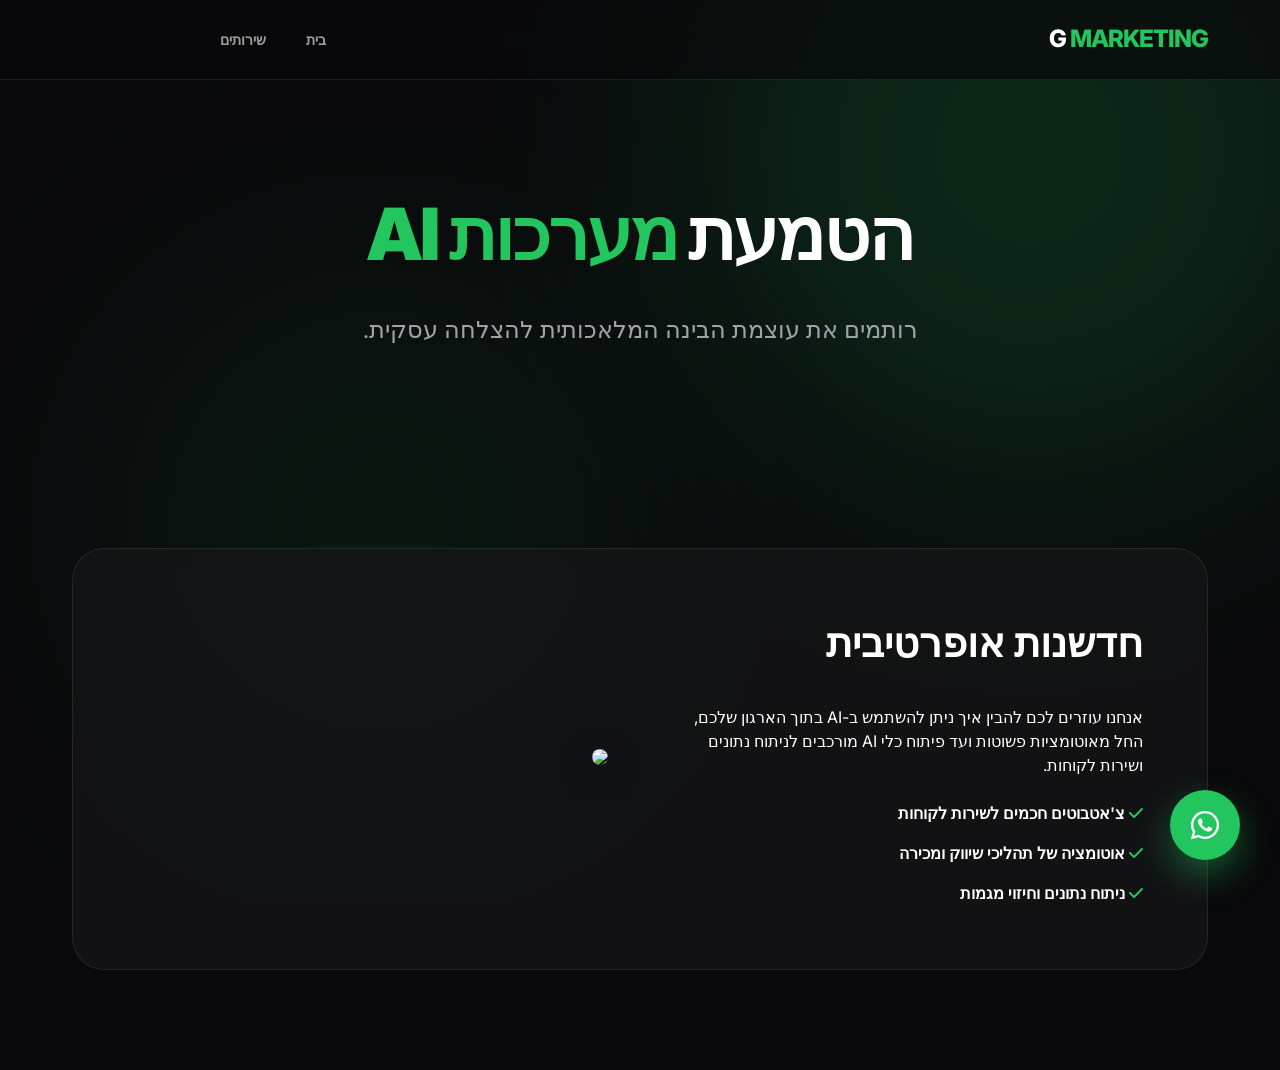
==== commit 0d8fad69: "Apply Dark Growth theme (Gray/Green/White) to Lovable.dev structure" ====
--- a/ai.html
+++ b/ai.html
@@ -39,7 +39,7 @@
 
     <main class="container">
         <section class="service-hero">
-            <h1 class="reveal">הטמעת <span style="background: linear-gradient(135deg, var(--primary), var(--secondary)); -webkit-background-clip: text; -webkit-text-fill-color: transparent;">מערכות AI</span></h1>
+            <h1 class="reveal">הטמעת <span style="color: var(--primary);">מערכות AI</span></h1>
             <p class="reveal" style="font-size: 1.5rem; color: var(--text-muted);">רותמים את עוצמת הבינה המלאכותית להצלחה עסקית.</p>
         </section>
 
--- a/styles.css
+++ b/styles.css
@@ -1,14 +1,16 @@
 :root {
-    --bg-base: #fcfcfd;
-    --text-main: #0a0a0b;
-    --text-muted: #52525b;
-    --primary: #9d00ff;
-    --secondary: #ff3bff;
-    --accent: #00d1ff;
-    --glass: rgba(255, 255, 255, 0.7);
-    --glass-border: rgba(0, 0, 0, 0.05);
+    --bg-base: #09090b; /* Dark Gray / Black */
+    --bg-light: #18181b; /* Dark Gray Lighter */
+    --text-main: #ffffff;
+    --text-muted: #a1a1aa; /* Light Gray Text */
+    --primary: #22c55e; /* Green */
+    --primary-hover: #16a34a;
+    --secondary: #3f3f46; /* Medium Gray */
+    --accent: #52525b; /* Gray Accent */
+    --glass: rgba(24, 24, 27, 0.7);
+    --glass-border: rgba(255, 255, 255, 0.08);
     --font-main: 'Inter', 'Heebo', sans-serif;
-    --shadow-soft: 0 8px 30px rgba(0,0,0,0.04);
+    --shadow-soft: 0 8px 30px rgba(0,0,0,0.5);
 }
 
 * {
@@ -26,7 +28,7 @@
     -webkit-font-smoothing: antialiased;
 }
 
-/* Mesh Background Effects */
+/* Mesh Background Effects - Dark Mode with Green Blurs */
 .mesh-bg {
     position: fixed;
     top: 0;
@@ -41,18 +43,18 @@
 .mesh-blob {
     position: absolute;
     border-radius: 50%;
-    filter: blur(100px);
-    opacity: 0.15;
-    animation: blob-move 20s infinite alternate;
-}
-
-.blob-1 { width: 600px; height: 600px; background: var(--primary); top: -100px; right: -100px; }
-.blob-2 { width: 500px; height: 500px; background: var(--secondary); bottom: -100px; left: -100px; animation-delay: -5s; }
-.blob-3 { width: 400px; height: 400px; background: var(--accent); top: 30%; left: 20%; animation-delay: -10s; }
+    filter: blur(120px);
+    opacity: 0.2;
+    animation: blob-move 25s infinite alternate;
+}
+
+.blob-1 { width: 700px; height: 700px; background: var(--primary); top: -200px; right: -100px; opacity: 0.15; }
+.blob-2 { width: 600px; height: 600px; background: var(--secondary); bottom: -100px; left: -100px; animation-delay: -5s; }
+.blob-3 { width: 500px; height: 500px; background: #14532d; top: 30%; left: 10%; animation-delay: -10s; }
 
 @keyframes blob-move {
     0% { transform: translate(0, 0) scale(1); }
-    100% { transform: translate(100px, 50px) scale(1.1); }
+    100% { transform: translate(150px, 100px) scale(1.1); }
 }
 
 .container {
@@ -71,8 +73,8 @@
     left: 0;
     right: 0;
     z-index: 1000;
-    background: rgba(255, 255, 255, 0.6);
-    backdrop-filter: blur(16px);
+    background: rgba(9, 9, 11, 0.7);
+    backdrop-filter: blur(20px);
     border-bottom: 1px solid var(--glass-border);
 }
 
@@ -90,9 +92,7 @@
 }
 
 .logo-text span {
-    background: linear-gradient(135deg, var(--primary), var(--secondary));
-    -webkit-background-clip: text;
-    -webkit-text-fill-color: transparent;
+    color: var(--primary);
 }
 
 .nav-links {
@@ -106,159 +106,171 @@
     color: var(--text-main);
     font-weight: 600;
     font-size: 0.9rem;
-    opacity: 0.7;
-    transition: opacity 0.3s;
-}
-
-.nav-links a:hover { opacity: 1; }
+    opacity: 0.6;
+    transition: all 0.3s;
+}
+
+.nav-links a:hover { opacity: 1; color: var(--primary); }
 
 .btn-nav {
-    background: var(--text-main);
-    color: #fff !important;
-    padding: 0.6rem 1.2rem;
+    background: var(--white);
+    color: var(--bg-base) !important;
+    padding: 0.7rem 1.4rem;
     border-radius: 12px;
     opacity: 1 !important;
-}
+    font-weight: 800;
+}
+
+.btn-nav:hover { background: var(--primary); }
 
 /* Hero Section */
 .hero {
-    min-height: 90vh;
+    min-height: 100vh;
     display: flex;
     flex-direction: column;
     align-items: center;
     justify-content: center;
     text-align: center;
-    padding-top: 100px;
+    padding-top: 80px;
 }
 
 .hero h1 {
-    font-size: clamp(3.5rem, 8vw, 5.5rem);
+    font-size: clamp(3.5rem, 8vw, 6rem);
     font-weight: 900;
-    line-height: 1;
-    letter-spacing: -3px;
-    margin-bottom: 1.5rem;
-    max-width: 900px;
+    line-height: 0.95;
+    letter-spacing: -4px;
+    margin-bottom: 2rem;
+    max-width: 1000px;
+}
+
+.hero h1 span {
+    color: var(--primary);
 }
 
 .hero p {
     font-size: 1.25rem;
     color: var(--text-muted);
-    max-width: 600px;
-    margin-bottom: 3rem;
+    max-width: 650px;
+    margin-bottom: 3.5rem;
 }
 
 .chat-cta {
     width: 100%;
-    max-width: 700px;
-    background: #fff;
-    padding: 10px;
-    border-radius: 20px;
-    box-shadow: 0 10px 40px rgba(0,0,0,0.06);
+    max-width: 750px;
+    background: var(--bg-light);
+    padding: 12px;
+    border-radius: 24px;
+    box-shadow: 0 20px 50px rgba(0,0,0,0.3);
     border: 1px solid var(--glass-border);
     display: flex;
-    gap: 10px;
-    margin-bottom: 2rem;
+    gap: 12px;
+    margin-bottom: 2.5rem;
 }
 
 .chat-cta input {
     flex: 1;
+    background: transparent;
     border: none;
     padding: 1rem 1.5rem;
     font-size: 1.1rem;
+    color: #fff;
     outline: none;
     font-family: inherit;
 }
 
+.chat-cta input::placeholder { color: var(--text-muted); }
+
 .btn-chat {
-    background: var(--text-main);
+    background: var(--primary);
     color: #fff;
     border: none;
-    padding: 0 1.8rem;
-    border-radius: 14px;
-    font-weight: 700;
+    padding: 0 2rem;
+    border-radius: 16px;
+    font-weight: 800;
     cursor: pointer;
-    transition: transform 0.2s;
-}
-
-.btn-chat:hover { transform: scale(1.02); }
+    transition: all 0.2s;
+}
+
+.btn-chat:hover { 
+    background: var(--primary-hover);
+    transform: scale(1.02); 
+}
 
 /* Bento Grid */
 .section-header {
     text-align: center;
-    margin-bottom: 4rem;
+    margin-bottom: 5rem;
 }
 
 .section-header h2 {
-    font-size: 3rem;
-    font-weight: 800;
-    letter-spacing: -1.5px;
+    font-size: 3.5rem;
+    font-weight: 900;
+    letter-spacing: -2px;
 }
 
 .bento-grid {
     display: grid;
     grid-template-columns: repeat(4, 1fr);
-    grid-auto-rows: 240px;
+    grid-auto-rows: 260px;
     gap: 1.5rem;
 }
 
 .bento-item {
     background: var(--glass);
-    backdrop-filter: blur(8px);
+    backdrop-filter: blur(20px);
     border: 1px solid var(--glass-border);
-    border-radius: 24px;
-    padding: 2.5rem;
-    transition: all 0.3s;
+    border-radius: 28px;
+    padding: 3rem;
+    transition: all 0.4s cubic-bezier(0.4, 0, 0.2, 1);
     display: flex;
     flex-direction: column;
     justify-content: space-between;
 }
 
 .bento-item:hover {
-    transform: translateY(-5px);
-    background: #fff;
-    box-shadow: var-shadow-soft;
+    transform: translateY(-10px) scale(1.02);
+    border-color: var(--primary);
+    background: rgba(34, 197, 94, 0.05);
 }
 
 .bento-item.wide { grid-column: span 2; }
 .bento-item.tall { grid-row: span 2; }
 
 .bento-item h3 {
-    font-size: 1.5rem;
-    font-weight: 700;
+    font-size: 1.8rem;
+    font-weight: 800;
     margin-bottom: 1rem;
 }
 
 .bento-item p {
-    font-size: 0.95rem;
+    font-size: 1.05rem;
     color: var(--text-muted);
 }
 
 .bento-icon {
-    font-size: 1.8rem;
-    margin-bottom: 1.5rem;
+    font-size: 2.2rem;
+    margin-bottom: 2rem;
     color: var(--primary);
 }
 
 /* Review Cards */
-.reviews-grid {
-    display: grid;
-    grid-template-columns: repeat(auto-fit, minmax(300px, 1fr));
-    gap: 1.5rem;
-    margin-top: 4rem;
-}
-
 .review-card {
-    background: #fff;
-    padding: 2rem;
-    border-radius: 20px;
+    background: var(--bg-light);
+    padding: 2.5rem;
+    border-radius: 24px;
     border: 1px solid var(--glass-border);
+    transition: all 0.3s;
+}
+
+.review-card:hover {
+    border-color: var(--primary);
 }
 
 /* Animations */
 .reveal {
     opacity: 0;
-    transform: translateY(20px);
-    transition: all 0.8s cubic-bezier(0.16, 1, 0.3, 1);
+    transform: translateY(30px);
+    transition: all 1s cubic-bezier(0.2, 0.8, 0.2, 1);
 }
 
 .reveal.active {
@@ -266,39 +278,33 @@
     transform: translateY(0);
 }
 
-/* Footer & Contact */
-.footer-cta {
-    padding: 100px 0;
-    text-align: center;
-}
-
-.footer-cta h2 {
-    font-size: 4rem;
-    font-weight: 900;
-    letter-spacing: -2px;
-    margin-bottom: 2rem;
-}
-
-/* WhatsApp */
+/* WhatsApp Floating Button */
 .whatsapp-float {
     position: fixed;
-    bottom: 30px;
-    right: 30px;
-    width: 60px;
-    height: 60px;
-    background: #000;
+    bottom: 40px;
+    right: 40px;
+    width: 70px;
+    height: 70px;
+    background: var(--primary);
     color: #fff;
     border-radius: 50%;
     display: flex;
     align-items: center;
     justify-content: center;
-    font-size: 1.5rem;
+    font-size: 2rem;
     z-index: 1000;
     text-decoration: none;
-    box-shadow: 0 10px 30px rgba(0,0,0,0.1);
+    box-shadow: 0 15px 35px rgba(34, 197, 94, 0.4);
+    transition: all 0.3s;
+}
+
+.whatsapp-float:hover {
+    transform: scale(1.1) rotate(10deg);
 }
 
 @media (max-width: 992px) {
     .bento-grid { grid-template-columns: repeat(2, 1fr); }
-    .hero h1 { font-size: 3rem; }
-}
+    .hero h1 { font-size: 3.5rem; }
+    .chat-cta { flex-direction: column; padding: 15px; }
+    .btn-chat { padding: 1.2rem; }
+}
